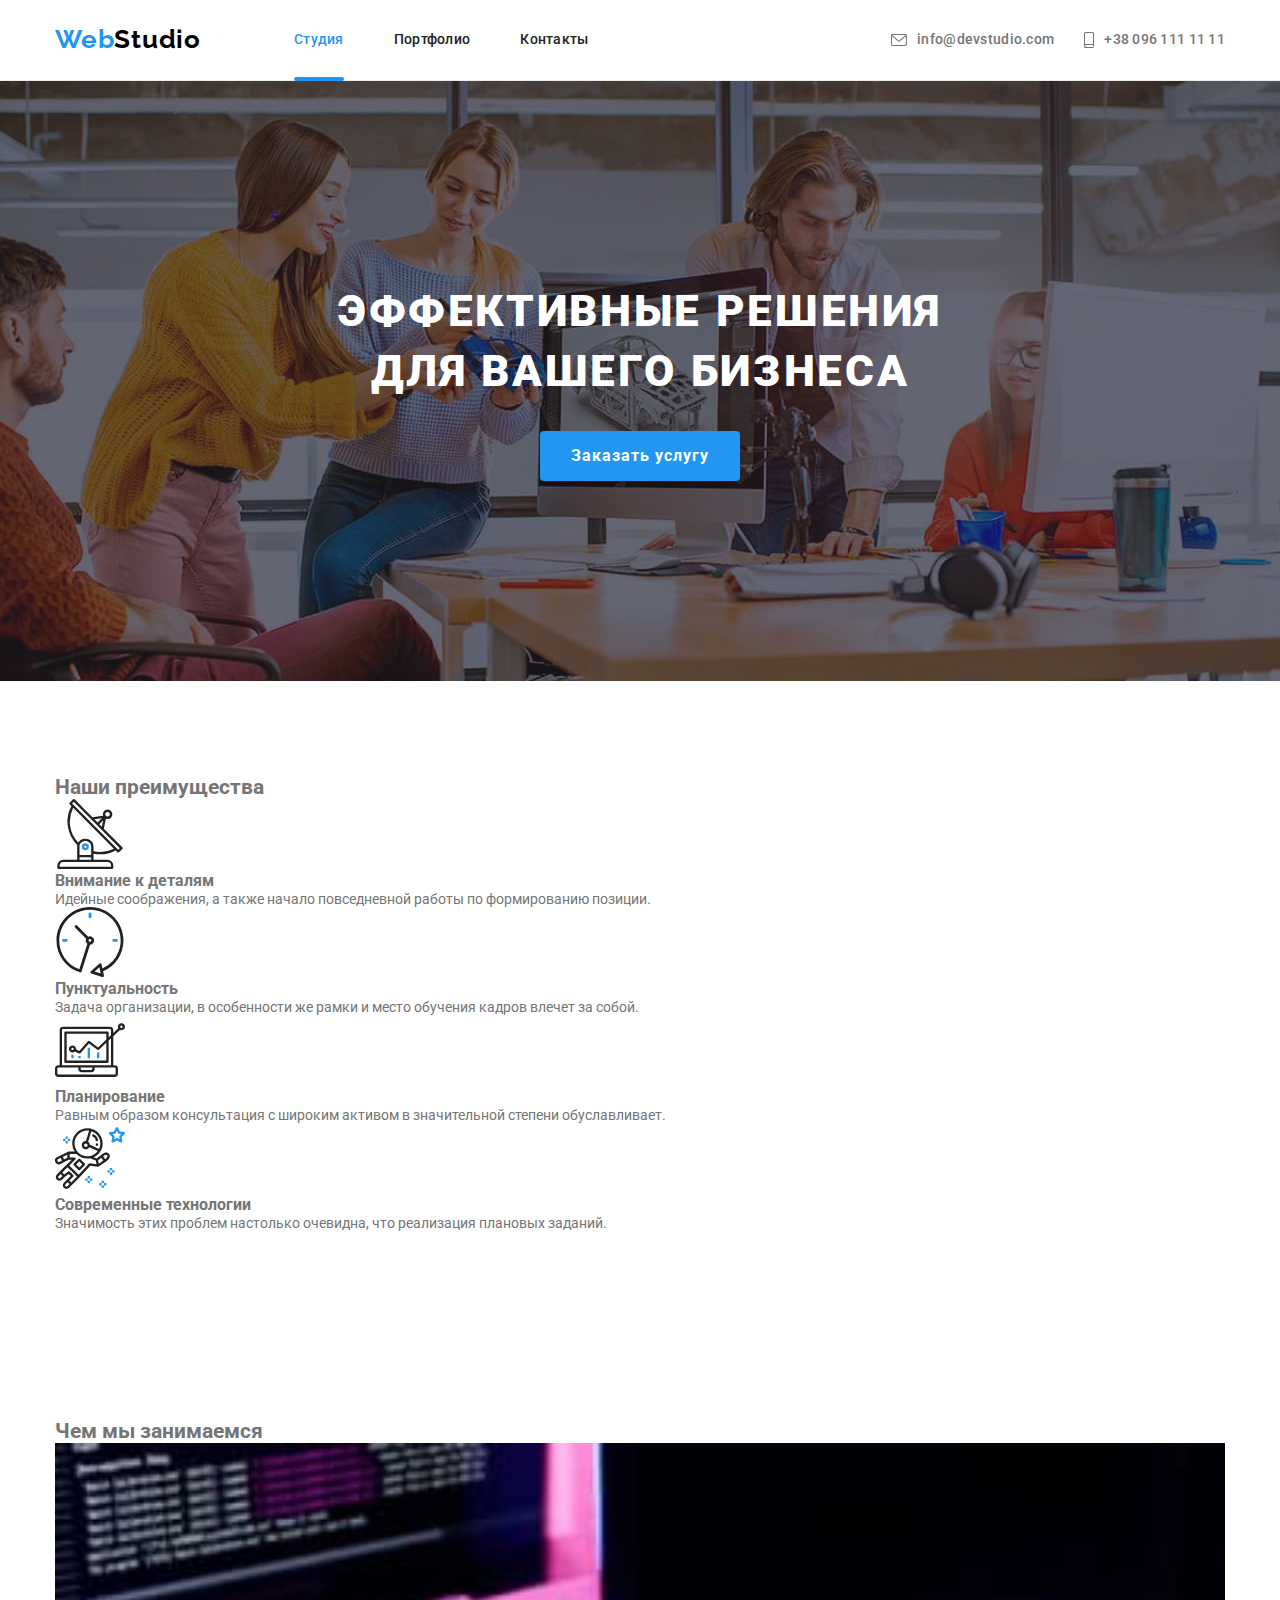
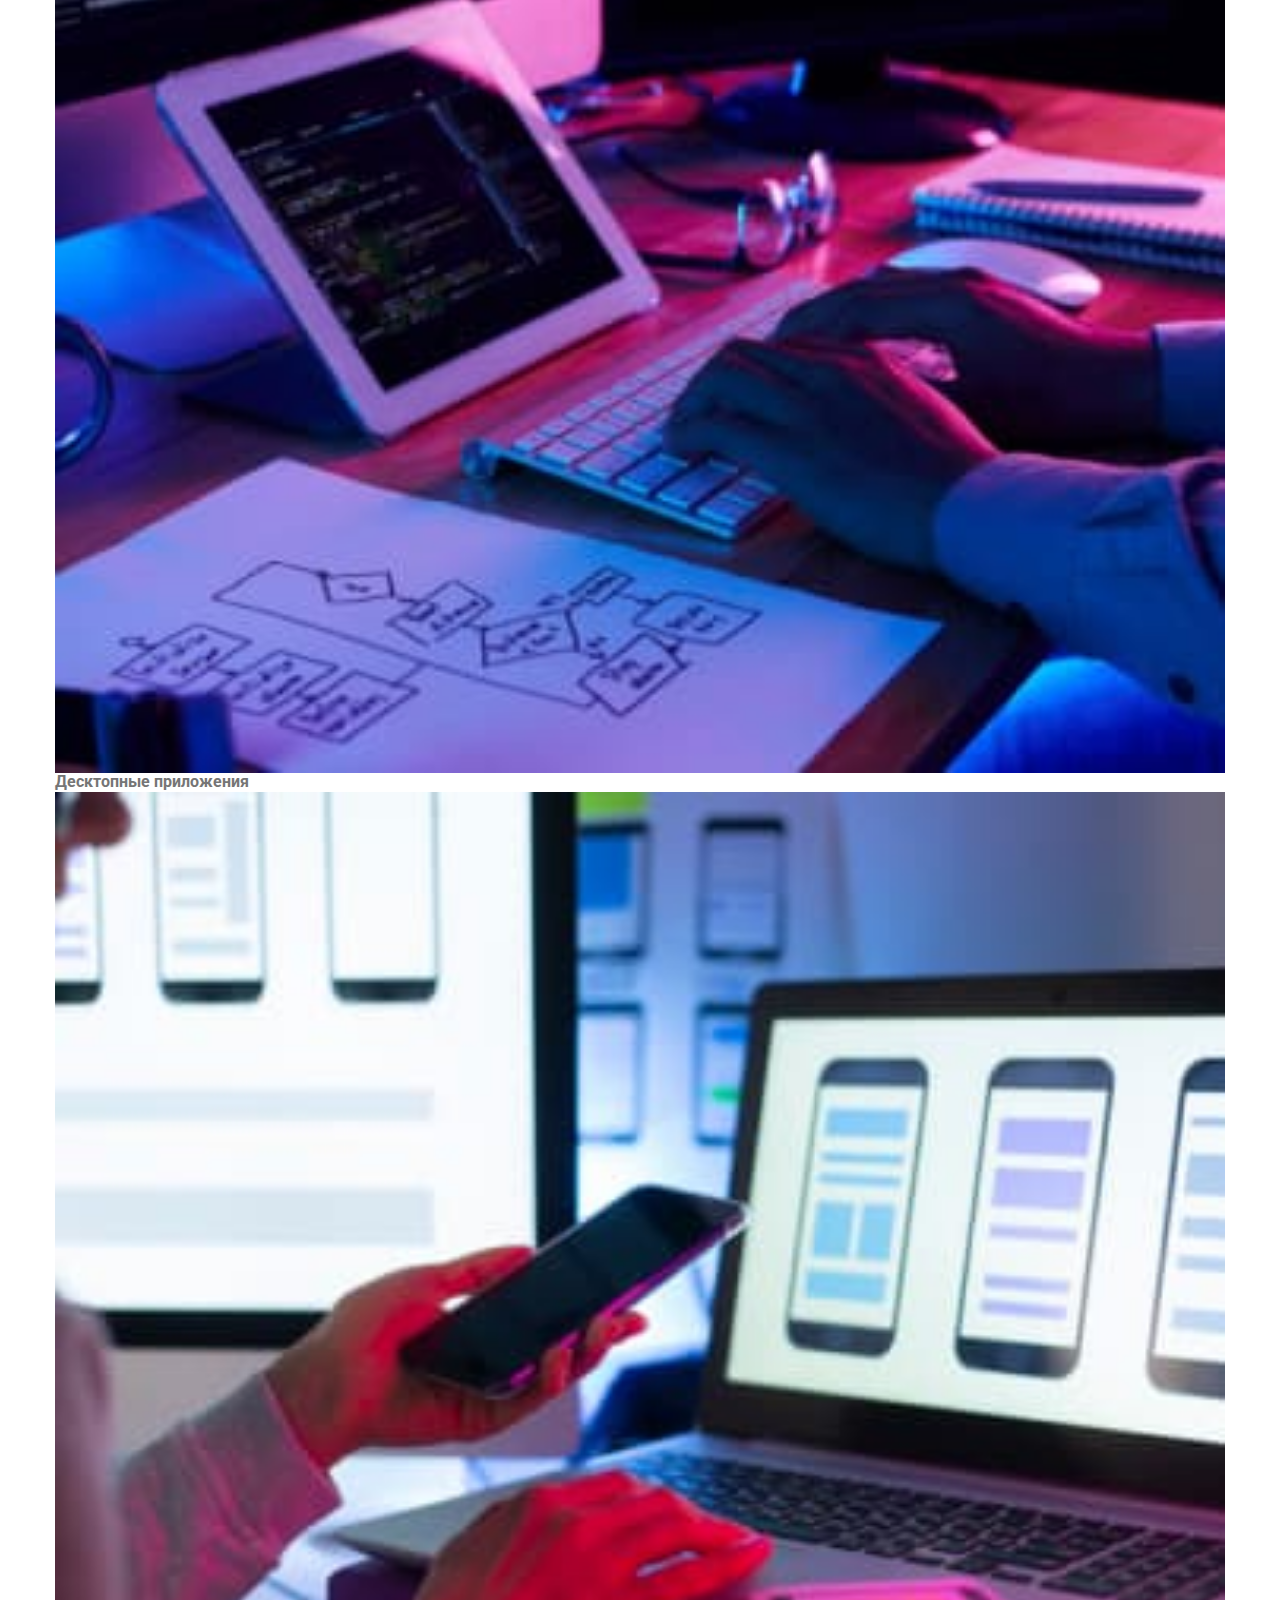
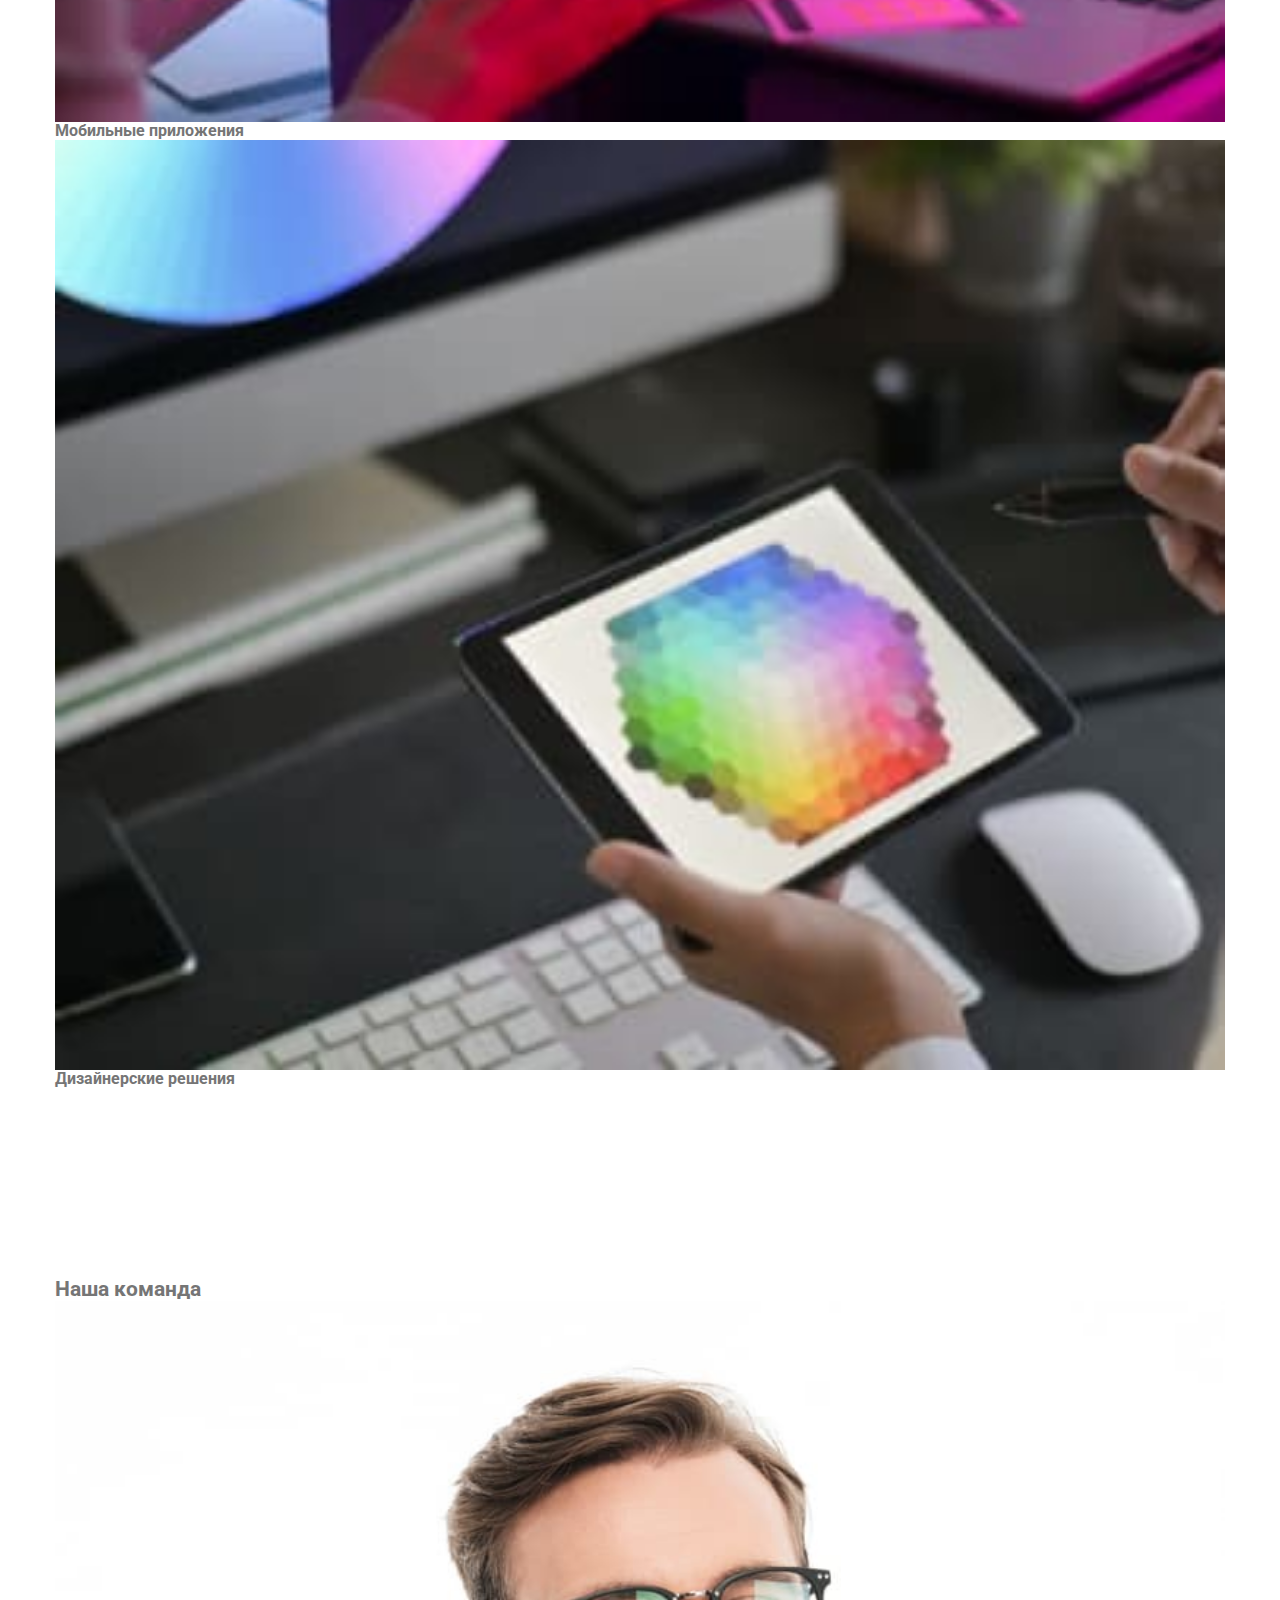
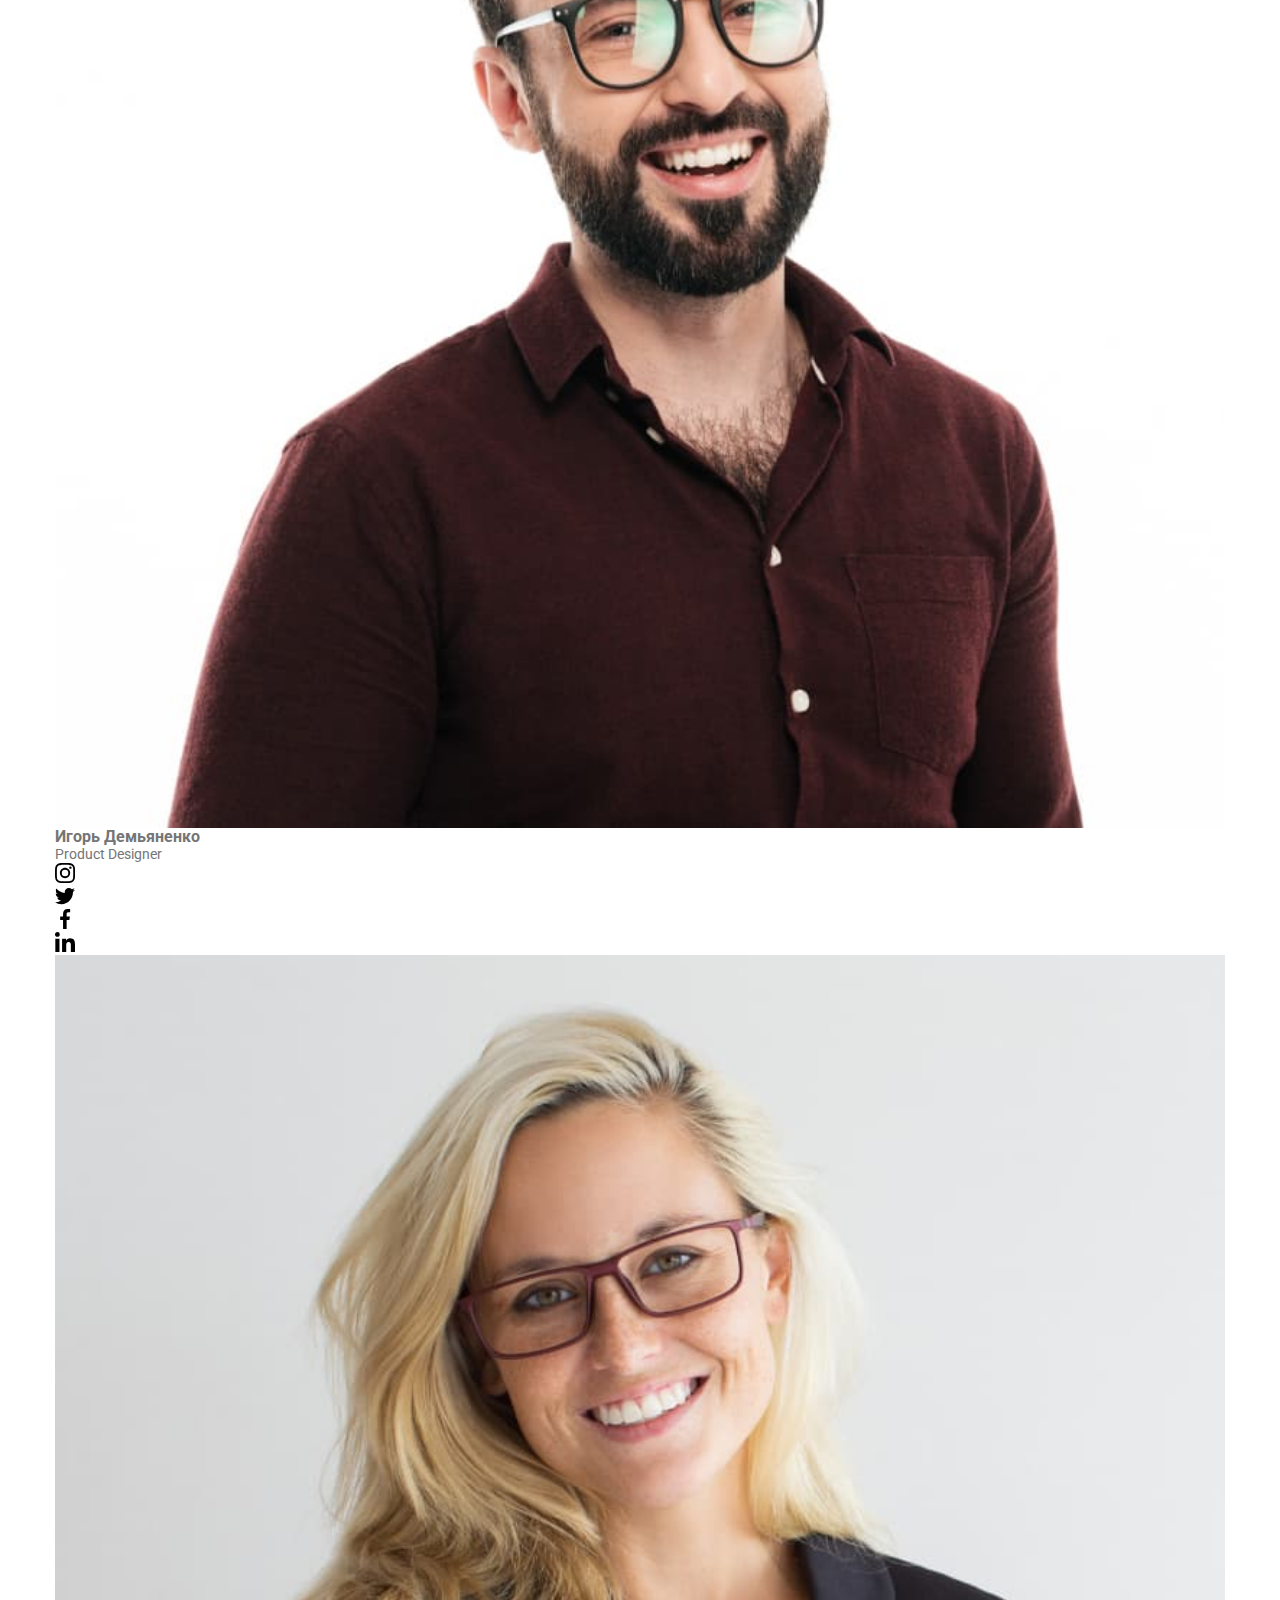
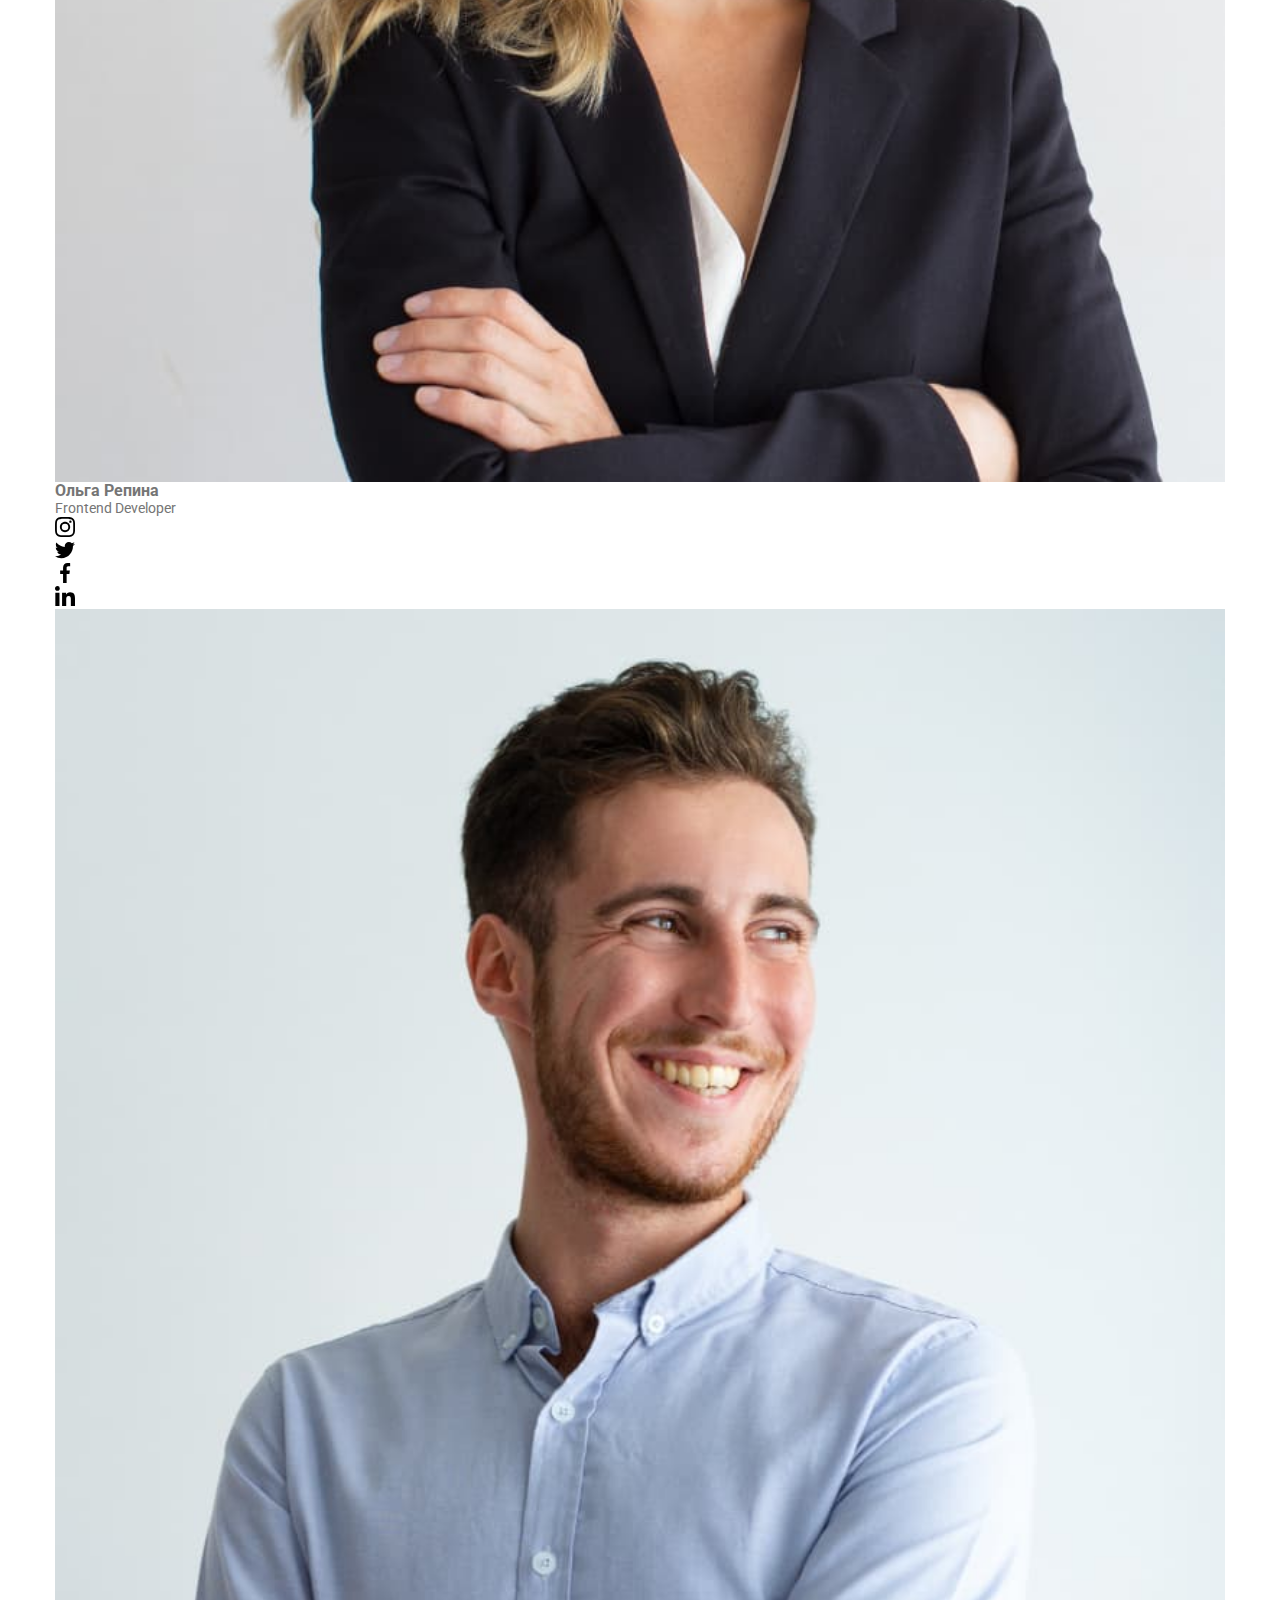
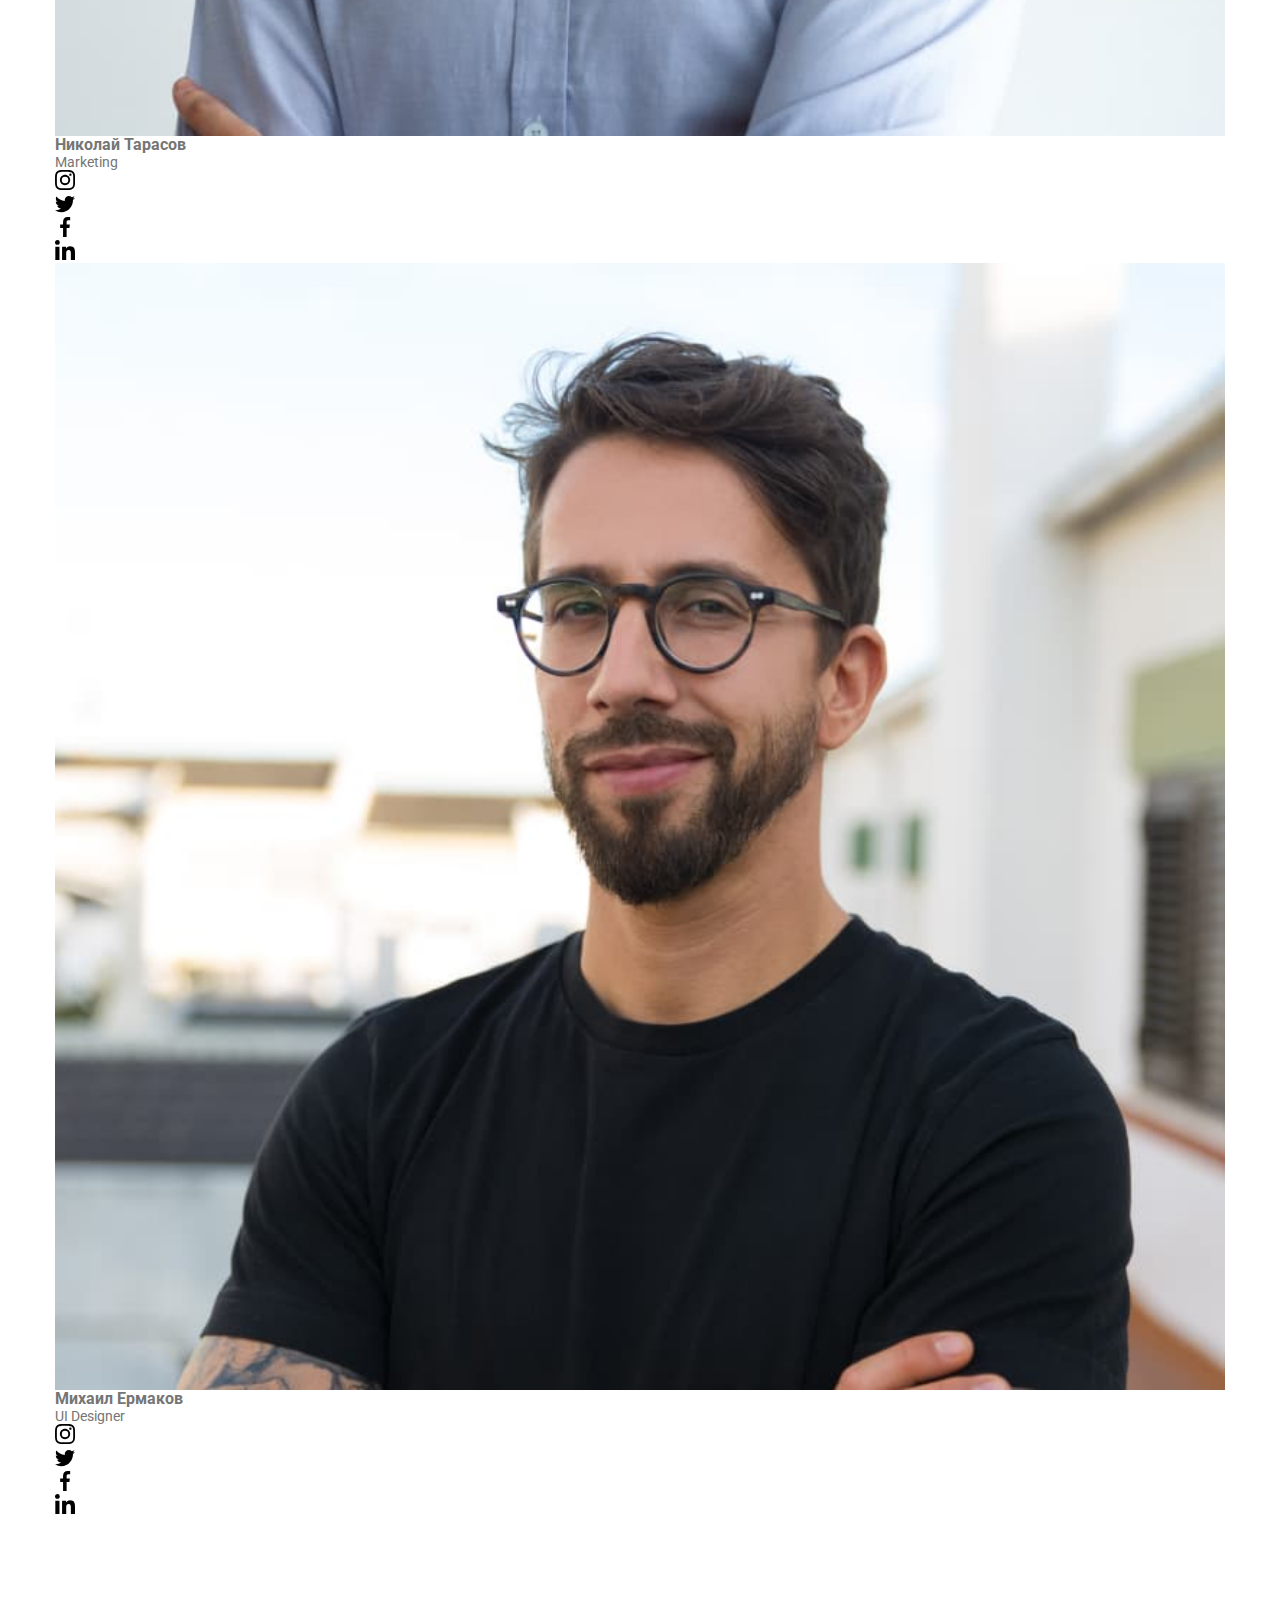
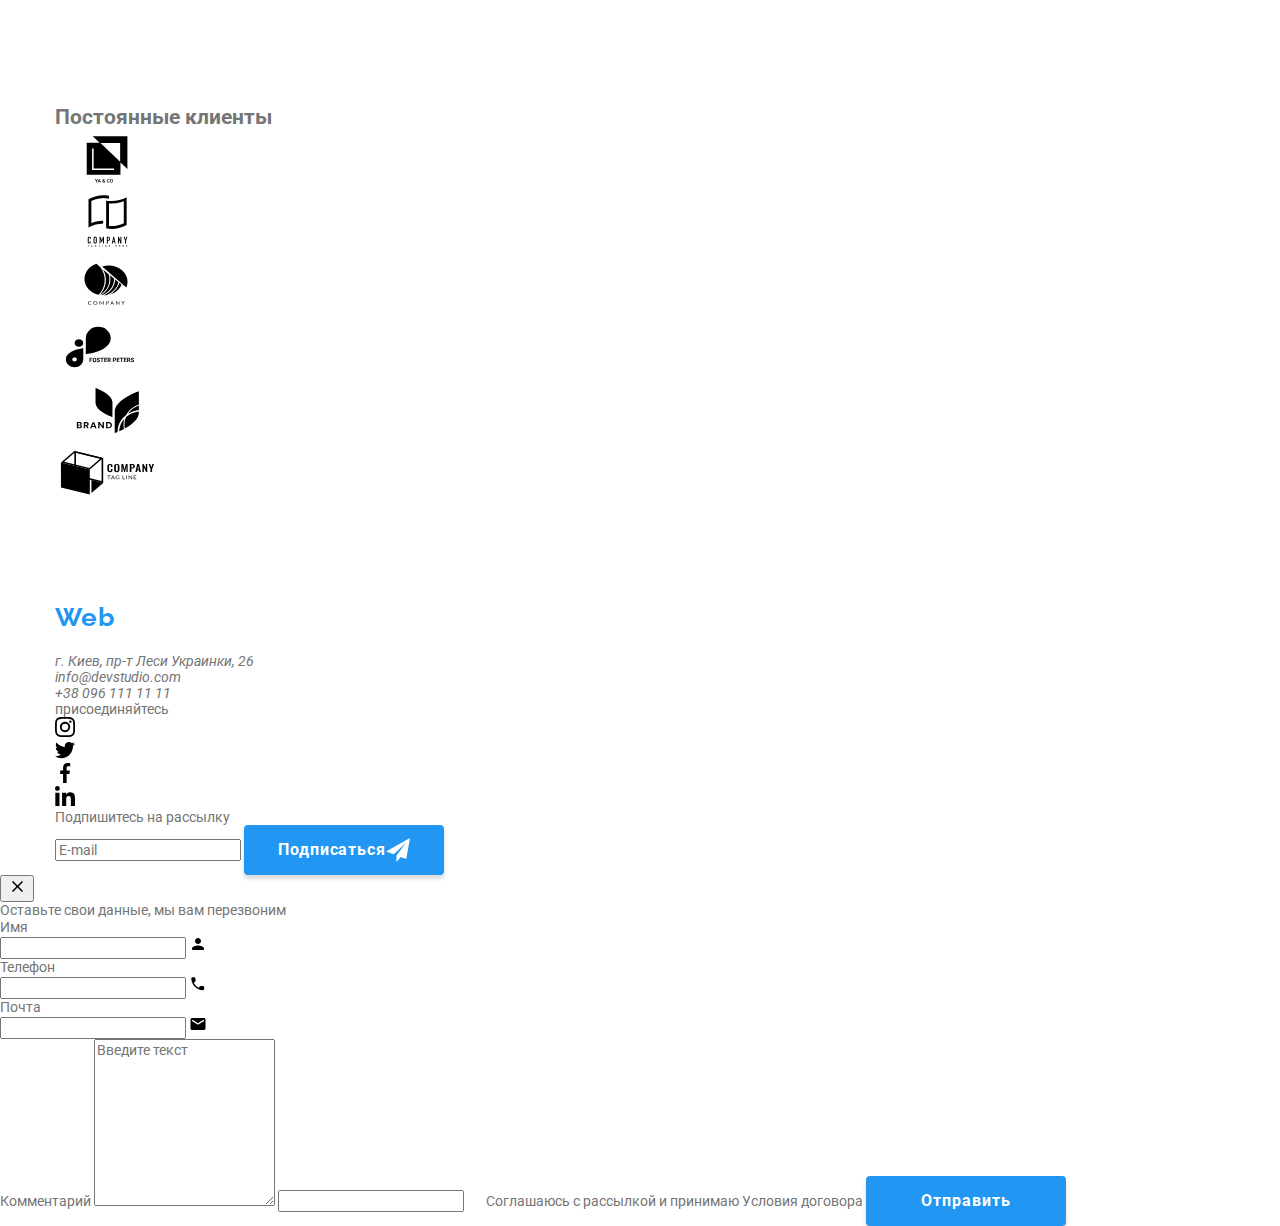
==== index.html @ f6fd6bc2 "add hero css" ====
<!DOCTYPE html>
<html lang="ru">
  <head>
    <meta charset="UTF-8" />
    <meta http-equiv="X-UA-Compatible" content="IE=edge" />
    <meta name="viewport" content="width=device-width, initial-scale=1.0" />
    <title>HW-01</title>
    <link rel="preconnect" href="https://fonts.googleapis.com" />
    <link rel="preconnect" href="https://fonts.gstatic.com" crossorigin />
    <link
      href="https://fonts.googleapis.com/css2?family=Raleway:wght@700&family=Roboto:wght@400;500;700;900&display=swap"
      rel="stylesheet"
    />
    <link
      rel="stylesheet"
      href="https://cdnjs.cloudflare.com/ajax/libs/modern-normalize/1.1.0/modern-normalize.min.css"
    />
    <link rel="stylesheet" href="./css/main.min.css" />
  </head>

  <body>
    <header class="header">
      <div class="container header__container">
        <nav class="navigation">
          <a class="logo header__logo" href="./index.html"
            >Web<span class="logo__item">Studio</span></a
          >
          <ul class="navigation__list">
            <li class="navigation__item">
              <a class="navigation__link navigation__link--current" href="./index.html">Студия</a>
            </li>
            <li class="navigation__item">
              <a class="navigation__link" href="./portfolio.html">Портфолио</a>
            </li>
            <li class="navigation__item"><a class="navigation__link" href="">Контакты</a></li>
          </ul>
        </nav>
        <ul class="contacts">
          <li class="contacts__item">
            <a class="contacts__link" href="mailto:info@devstudio.com">
              <svg class="contacts__icon" width="16" height="12">
                <use href="./images/icons.svg#icon-envelope"></use>
              </svg>
              info@devstudio.com
            </a>
          </li>
          <li class="contacts__item">
            <a class="contacts__link" href="tel:+380961111111">
              <svg class="contacts__icon" width="10" height="16">
                <use href="./images/icons.svg#icon-smartphone"></use>
              </svg>
              +38 096 111 11 11
            </a>
          </li>
        </ul>
      </div>
    </header>

    <main>
      <section class="hero section">
        <div class="container">
          <h1 class="hero__title">Эффективные решения для вашего бизнеса</h1>
          <button class="hero_btn btn" type="button" data-modal-open>Заказать услугу</button>
        </div>
      </section>

      <section class="benefits section">
        <div class="container">
          <h2 class="visualy-hidden">Наши преимущества</h2>
          <ul class="benefits__list">
            <li class="benefits__item">
              <div class="benefits__wrapper">
                <svg class="benefits__icon" width="70" height="70">
                  <use href="./images/icons.svg#icon-antenna"></use>
                </svg>
              </div>
              <h3 class="benefits__title">Внимание к деталям</h3>
              <p class="benefits__text">
                Идейные соображения, а также начало повседневной работы по формированию позиции.
              </p>
            </li>
            <li class="benefits__item">
              <div class="benefits__wrapper">
                <svg class="benefits__icon" width="70" height="70">
                  <use href="./images/icons.svg#icon-clock"></use>
                </svg>
              </div>
              <h3 class="benefits__title">Пунктуальность</h3>
              <p class="benefits__text">
                Задача организации, в особенности же рамки и место обучения кадров влечет за собой.
              </p>
            </li>
            <li class="benefits__item">
              <div class="benefits__wrapper">
                <svg class="benefits__icon" width="70" height="70">
                  <use href="./images/icons.svg#icon-diagram"></use>
                </svg>
              </div>
              <h3 class="benefits__title">Планирование</h3>
              <p class="benefits__text">
                Равным образом консультация с широким активом в значительной степени обуславливает.
              </p>
            </li>
            <li class="benefits__item">
              <div class="benefits__wrapper">
                <svg class="benefits__icon" width="70" height="70">
                  <use href="./images/icons.svg#icon-astronaut"></use>
                </svg>
              </div>
              <h3 class="benefits__title">Современные технологии</h3>
              <p class="benefits__text">
                Значимость этих проблем настолько очевидна, что реализация плановых заданий.
              </p>
            </li>
          </ul>
        </div>
      </section>

      <section class="services section">
        <div class="container">
          <h2 class="services__title">Чем мы занимаемся</h2>
          <ul class="services__list">
            <li class="services__item">
              <img
                class="services__img"
                src="./images/box1.jpg"
                alt="Разработка приложений"
                width="370"
                height="294"
              />
              <h3 class="services__subtitle">Десктопные приложения</h3>
            </li>
            <li class="services__item">
              <img
                class="services__img"
                src="./images/box2.jpg"
                alt="Разработка мобильных приложений"
                width="370"
                height="294"
              />
              <h3 class="services__subtitle">Мобильные приложения</h3>
            </li>
            <li class="services__item">
              <img
                class="services__img"
                src="./images/box3.jpg"
                alt="Дизайн"
                width="370"
                height="294"
              />
              <h3 class="services__subtitle">Дизайнерские решения</h3>
            </li>
          </ul>
        </div>
      </section>

      <section class="team section">
        <div class="container">
          <h2 class="team__title">Наша команда</h2>
          <ul class="team__list">
            <li class="member">
              <img
                class="member__photo"
                src="./images/photo1.jpg"
                alt="Фотография сотрудника"
                width="270"
                height="260"
              />
              <div class="member__meta">
                <h3 class="member__name">Игорь Демьяненко</h3>
                <p class="member__position" lang="en">Product Designer</p>
                <ul class="socials">
                  <li class="socials__item">
                    <a class="socials__link" href="" aria-label="instagram">
                      <svg class="socials__icon" width="20" height="20">
                        <use href="./images/icons.svg#icon-instagram"></use>
                      </svg>
                    </a>
                  </li>
                  <li class="socials__item">
                    <a class="socials__link" href="" aria-label="twitter">
                      <svg class="socials__icon" width="20" height="20">
                        <use href="./images/icons.svg#icon-twitter"></use>
                      </svg>
                    </a>
                  </li>
                  <li class="socials__item">
                    <a class="socials__link" href="" aria-label="facebook">
                      <svg class="socials__icon" width="20" height="20">
                        <use href="./images/icons.svg#icon-facebook"></use>
                      </svg>
                    </a>
                  </li>
                  <li class="socials__item">
                    <a class="socials__link" href="" aria-label="linkedin">
                      <svg class="socials__icon" width="20" height="20">
                        <use href="./images/icons.svg#icon-linkedin"></use>
                      </svg>
                    </a>
                  </li>
                </ul>
              </div>
            </li>
            <li class="member">
              <img
                class="member__photo"
                src="./images/photo2.jpg"
                alt="Фотография сотрудника"
                width="270"
                height="260"
              />
              <div class="member__meta">
                <h3 class="member__name">Ольга Репина</h3>
                <p class="member__position" lang="en">Frontend Developer</p>
                <ul class="socials">
                  <li class="socials__item">
                    <a class="socials__link" href="" aria-label="instagram">
                      <svg class="socials__icon" width="20" height="20">
                        <use href="./images/icons.svg#icon-instagram"></use>
                      </svg>
                    </a>
                  </li>
                  <li class="socials__item">
                    <a class="socials__link" href="" aria-label="twitter">
                      <svg class="socials__icon" width="20" height="20">
                        <use href="./images/icons.svg#icon-twitter"></use>
                      </svg>
                    </a>
                  </li>
                  <li class="socials__item">
                    <a class="socials__link" href="" aria-label="facebook">
                      <svg class="socials__icon" width="20" height="20">
                        <use href="./images/icons.svg#icon-facebook"></use>
                      </svg>
                    </a>
                  </li>
                  <li class="socials__item">
                    <a class="socials__link" href="" aria-label="linkedin">
                      <svg class="socials__icon" width="20" height="20">
                        <use href="./images/icons.svg#icon-linkedin"></use>
                      </svg>
                    </a>
                  </li>
                </ul>
              </div>
            </li>
            <li class="member">
              <img
                class="member__img"
                src="./images/photo3.jpg"
                alt="Фотография сотрудника"
                width="270"
                height="260"
              />
              <div class="member__meta">
                <h3 class="member__name">Николай Тарасов</h3>
                <p class="member__position" lang="en">Marketing</p>
                <ul class="socials">
                  <li class="socials__item">
                    <a class="socials__link" href="" aria-label="instagram">
                      <svg class="socials__icon" width="20" height="20">
                        <use href="./images/icons.svg#icon-instagram"></use>
                      </svg>
                    </a>
                  </li>
                  <li class="socials__item">
                    <a class="socials__link" href="" aria-label="twitter">
                      <svg class="socials__icon" width="20" height="20">
                        <use href="./images/icons.svg#icon-twitter"></use>
                      </svg>
                    </a>
                  </li>
                  <li class="socials__item">
                    <a class="socials__link" href="" aria-label="facebook">
                      <svg class="socials__icon" width="20" height="20">
                        <use href="./images/icons.svg#icon-facebook"></use>
                      </svg>
                    </a>
                  </li>
                  <li class="socials__item">
                    <a class="socials__link" href="" aria-label="linkedin">
                      <svg class="socials__icon" width="20" height="20">
                        <use href="./images/icons.svg#icon-linkedin"></use>
                      </svg>
                    </a>
                  </li>
                </ul>
              </div>
            </li>
            <li class="member">
              <img
                class="member__photo"
                src="./images/photo4.jpg"
                alt="Фотография сотрудника"
                width="270"
                height="260"
              />
              <div class="member__meta">
                <h3 class="member__name">Михаил Ермаков</h3>
                <p class="member__position" lang="en">UI Designer</p>
                <ul class="socials">
                  <li class="socials__item">
                    <a class="socials__link" href="" aria-label="instagram">
                      <svg class="socials__icon" width="20" height="20">
                        <use href="./images/icons.svg#icon-instagram"></use>
                      </svg>
                    </a>
                  </li>
                  <li class="socials__item">
                    <a class="socials__link" href="" aria-label="twitter">
                      <svg class="socials__icon" width="20" height="20">
                        <use href="./images/icons.svg#icon-twitter"></use>
                      </svg>
                    </a>
                  </li>
                  <li class="socials__item">
                    <a class="socials__link" href="" aria-label="facebook">
                      <svg class="socials__icon" width="20" height="20">
                        <use href="./images/icons.svg#icon-facebook"></use>
                      </svg>
                    </a>
                  </li>
                  <li class="socials__item">
                    <a class="socials__link" href="" aria-label="linkedin">
                      <svg class="socials__icon" width="20" height="20">
                        <use href="./images/icons.svg#icon-linkedin"></use>
                      </svg>
                    </a>
                  </li>
                </ul>
              </div>
            </li>
          </ul>
        </div>
      </section>

      <section class="clients section">
        <div class="container">
          <h2 class="clients__title">Постоянные клиенты</h2>
          <ul class="clients__list">
            <li class="clients__item">
              <a class="clients__link" href="">
                <svg class="clients__icon" width="106" height="60">
                  <use href="./images/icons.svg#icon-client1"></use>
                </svg>
              </a>
            </li>
            <li class="clients__item">
              <a class="clients__link" href="">
                <svg class="clients__icon" width="106" height="60">
                  <use href="./images/icons.svg#icon-client2"></use>
                </svg>
              </a>
            </li>
            <li class="clients__item">
              <a class="clients__link" href="">
                <svg class="clients__icon" width="106" height="60">
                  <use href="./images/icons.svg#icon-client3"></use>
                </svg>
              </a>
            </li>
            <li class="clients__item">
              <a class="clients__link" href="">
                <svg class="clients__icon" width="106" height="60">
                  <use href="./images/icons.svg#icon-client4"></use>
                </svg>
              </a>
            </li>
            <li class="clients__item">
              <a class="clients__link" href="">
                <svg class="clients__icon" width="106" height="60">
                  <use href="./images/icons.svg#icon-client5"></use>
                </svg>
              </a>
            </li>
            <li class="clients__item">
              <a class="clients__link" href="">
                <svg class="clients__icon" width="106" height="60">
                  <use href="./images/icons.svg#icon-client6"></use>
                </svg>
              </a>
            </li>
          </ul>
        </div>
      </section>
    </main>

    <footer class="footer">
      <div class="container">
        <div class="footer__wrapper">
          <a class="logo footer__logo" href="./index.html">
            Web<span class="logo__item">Studio</span>
          </a>
          <address>
            <ul class="contacts-info">
              <li class="contacts-info__item">
                <a
                  class="contacts-info__map"
                  href="https://goo.gl/maps/piqngm7oDQpEDh6u6"
                  target="_blank"
                  rel="noopener nofollow noreferrer"
                  >г. Киев, пр-т Леси Украинки, 26</a
                >
              </li>
              <li class="contacts-info__item">
                <a class="contacts-info__link" href="mailto:info@devstudio.com"
                  >info@devstudio.com</a
                >
              </li>
              <li class="contacts-info__item">
                <a class="contacts-info__link" href="tel:+380961111111">+38 096 111 11 11</a>
              </li>
            </ul>
          </address>
        </div>
        <div class="socnetworks">
          <p class="socnetworks__label">присоединяйтесь</p>
          <ul class="socials">
            <li class="socials__item">
              <a class="socials__link" href="" aria-label="instagram">
                <svg class="socials__icon" width="20" height="20">
                  <use href="./images/icons.svg#icon-instagram"></use>
                </svg>
              </a>
            </li>
            <li class="socials__item">
              <a class="socials__link" href="" aria-label="twitter">
                <svg class="socials__icon" width="20" height="20">
                  <use href="./images/icons.svg#icon-twitter"></use>
                </svg>
              </a>
            </li>
            <li class="socials__item">
              <a class="socials__link" href="" aria-label="facebook">
                <svg class="socials__icon" width="20" height="20">
                  <use href="./images/icons.svg#icon-facebook"></use>
                </svg>
              </a>
            </li>
            <li class="socials__item">
              <a class="socials__link" href="" aria-label="linkedin">
                <svg class="socials__icon" width="20" height="20">
                  <use href="./images/icons.svg#icon-linkedin"></use>
                </svg>
              </a>
            </li>
          </ul>
        </div>
        <div class="subscription">
          <p class="subscription__lable">Подпишитесь на рассылку</p>
          <div class="subscription__form">
            <input class="subscription__input" type="email" name="mail" placeholder="E-mail" />
            <button class="subscription__btn btn" type="submit">
              Подписаться
              <svg class="btn__icon" width="24" height="24">
                <use href="./images/icons.svg#icon-send"></use>
              </svg>
            </button>
          </div>
        </div>
      </div>
    </footer>

    <div class="backdrop is-hidden" data-modal>
      <div class="modal">
        <button class="close-btn" type="button" data-modal-close>
          <svg class="close-btn__icon" width="18" height="18">
            <use href="./images/icons.svg#icon-close"></use>
          </svg>
        </button>
        <p class="modal__text">Оставьте свои данные, мы вам перезвоним</p>
        <form name="form">
          <label class="form__label" for="name"> Имя </label>
          <div class="form__field">
            <input class="form__input" type="text" name="name" id="name" />
            <svg class="form__icon" width="18" height="18">
              <use href="./images/icons.svg#icon-person"></use>
            </svg>
          </div>
          <label class="form__label" for="tel"> Телефон </label>
          <div class="form__field">
            <input class="form__input" type="tel" name="telephone" id="tel" />
            <svg class="form__icon" width="18" height="18">
              <use href="./images/icons.svg#icon-phone"></use>
            </svg>
          </div>
          <label class="form__label" for="email"> Почта </label>
          <div class="form__field">
            <input class="form__input" type="email" name="mail" id="email" />
            <svg class="form__icon" width="18" height="18">
              <use href="./images/icons.svg#icon-email"></use>
            </svg>
          </div>
          <label class="form__label" for="comment"> Комментарий </label>
          <textarea
            class="form__comment"
            name="comment"
            id="comment"
            rows="10"
            placeholder="Введите текст"
          ></textarea>
          <label class="agreement">
            <input type="agreement__checkbox" />
            <svg class="agreement__icon" width="16" height="15">
              <use href="./images/icons.svg#icon-check"></use>
            </svg>
            <span class="agreement__text">
              Соглашаюсь с рассылкой и принимаю
              <a class="agreement__link" href="">Условия договора</a>
            </span>
          </label>
          <button class="submit-btn btn" type="submit">Отправить</button>
        </form>
      </div>
    </div>

    <script src="./js/modal.js"></script>
  </body>
</html>
---- css/main.min.css ----
.contacts__link,.navigation__link{padding-top:32px;padding-bottom:32px;font-weight:500;line-height:1.14;letter-spacing:.02em;transition:color 250ms cubic-bezier(0.4, 0, 0.2, 1)}.contacts__link:hover,.navigation__link:hover,.contacts__link:focus,.navigation__link:focus{color:#2196f3}.contacts__icon{display:block;align-self:center;fill:currentColor}html{box-sizing:border-box}*{box-sizing:inherit}*::after,*::before{box-sizing:inherit}h1,h2,h3,h4,p{margin-top:0;margin-bottom:0}ul,ol{margin-top:0;margin-bottom:0;padding-left:0;list-style:none}body{font-family:"Roboto",sans-serif;color:#757575;font-size:14px}img{display:block;width:100%;height:auto}a{text-decoration:none;color:inherit}.container{margin-left:auto;margin-right:auto;width:1200px;padding-left:15px;padding-right:15px}.section{padding-top:94px;padding-bottom:94px}.logo{color:#2196f3;font-family:"Raleway",sans-serif;font-weight:700;font-size:26px;line-height:1.1923076923;letter-spacing:.03em}.header__logo{margin-right:93px}.footer__logo{display:inline-block;margin-bottom:20px}.header .logo__item{color:#000}.footer .logo__item{color:#fff}.btn{display:inline-flex;align-items:center;justify-content:center;padding:10px;min-width:200px;background-color:#2196f3;color:#fff;font-family:"Roboto";font-weight:700;font-size:16px;line-height:1.875;letter-spacing:.06em;cursor:pointer;border:none;border-radius:4px;box-shadow:0px 4px 4px rgba(0,0,0,.15)}.header{background-color:#fff;border-bottom:1px solid #ececec}.navigation,.header__container{display:flex;align-items:center;justify-content:center}.contacts{display:flex;align-items:center;justify-content:center;gap:30px;margin-left:auto}.navigation__list{display:flex;align-items:center;justify-content:center;gap:50px}.navigation__link{display:block;color:#212121}.contacts__link{display:flex}.contacts__icon{margin-right:10px}.navigation__link--current{position:relative;color:#2196f3}.navigation__link--current::after{content:"";position:absolute;left:0;bottom:-1px;width:100%;height:4px;background-color:#2196f3;border-radius:2px}.hero{padding-top:200px;padding-bottom:200px;min-height:600px;max-width:1600px;margin-left:auto;margin-right:auto;background-color:#c4c4c4;background-image:linear-gradient(to right, rgba(47, 48, 58, 0.4), rgba(47, 48, 58, 0.4)),url("../images/banner.jpg");background-position:center;background-repeat:no-repeat;background-size:cover;text-align:center}.hero__title{margin-bottom:30px;margin-left:auto;margin-right:auto;max-width:696px;color:#fff;font-weight:900;font-size:44px;line-height:1.3636363636;letter-spacing:.06em;text-transform:uppercase}/*# sourceMappingURL=main.min.css.map */
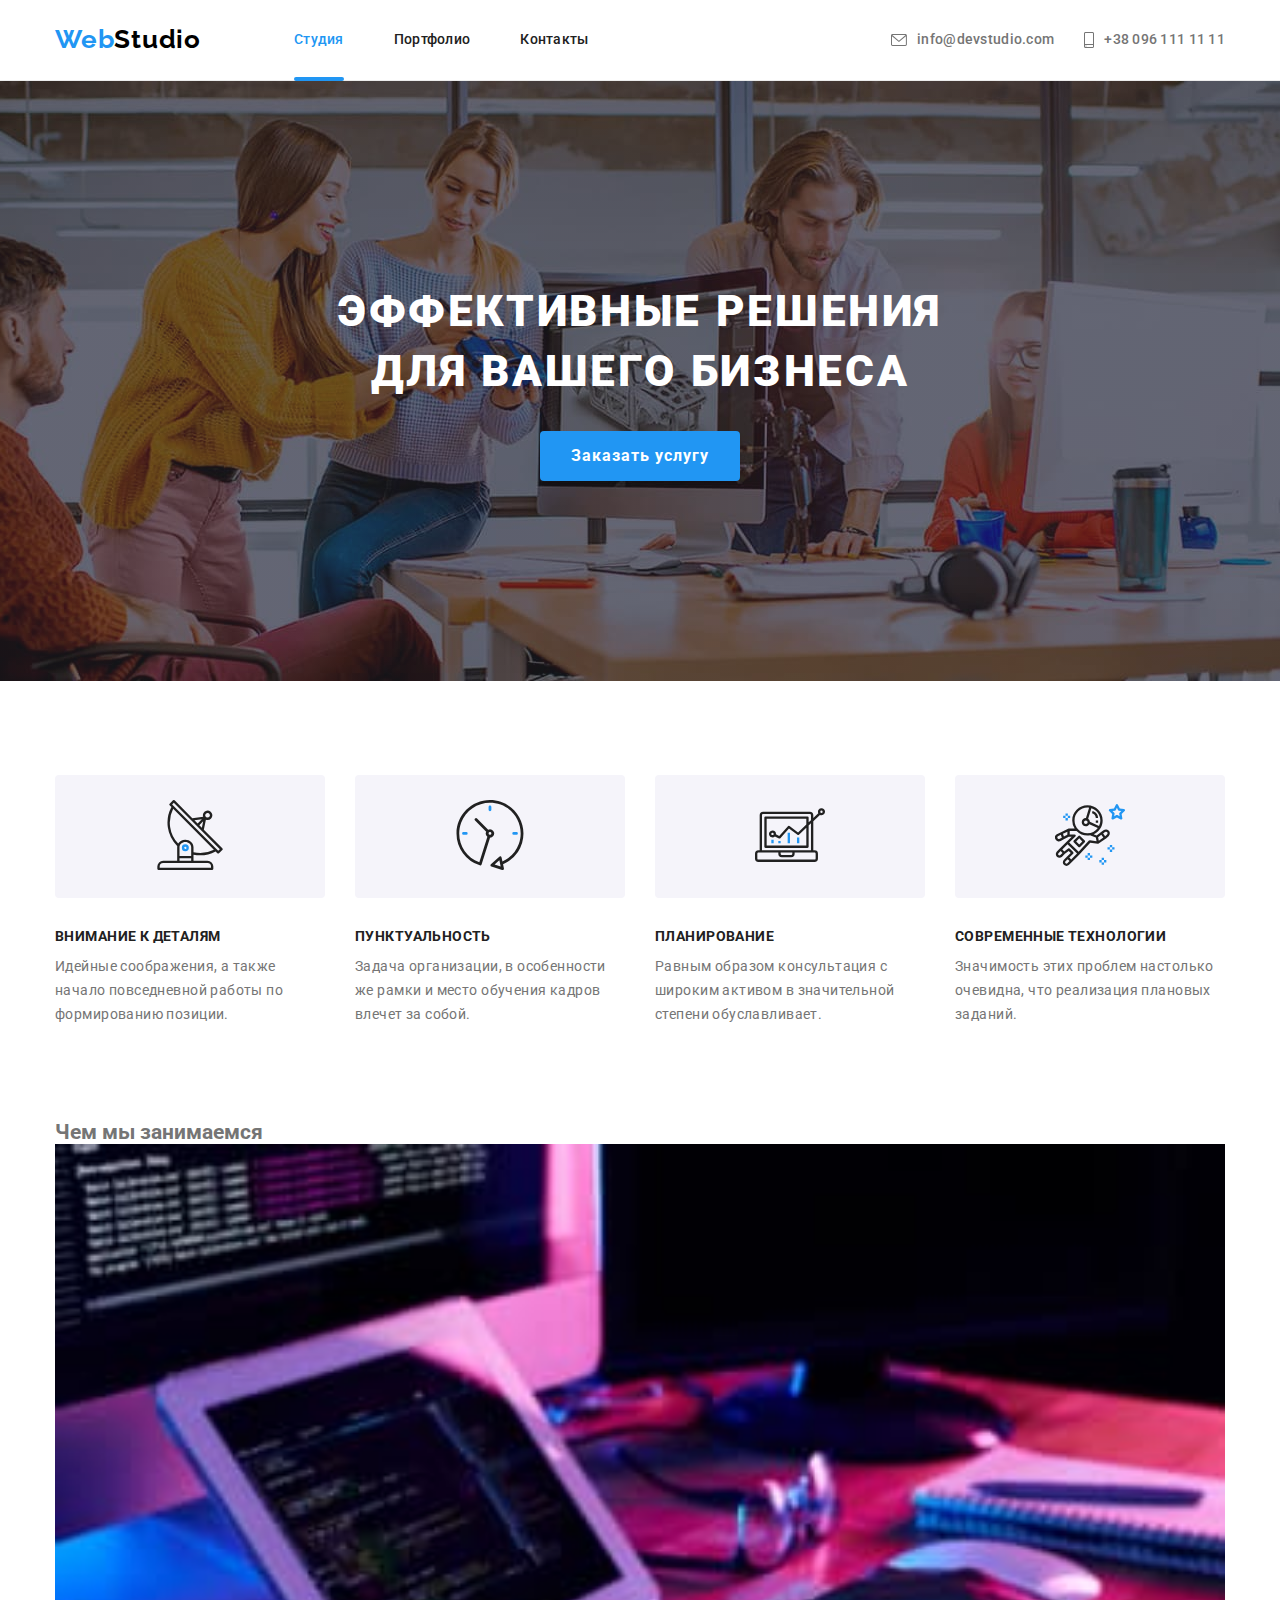
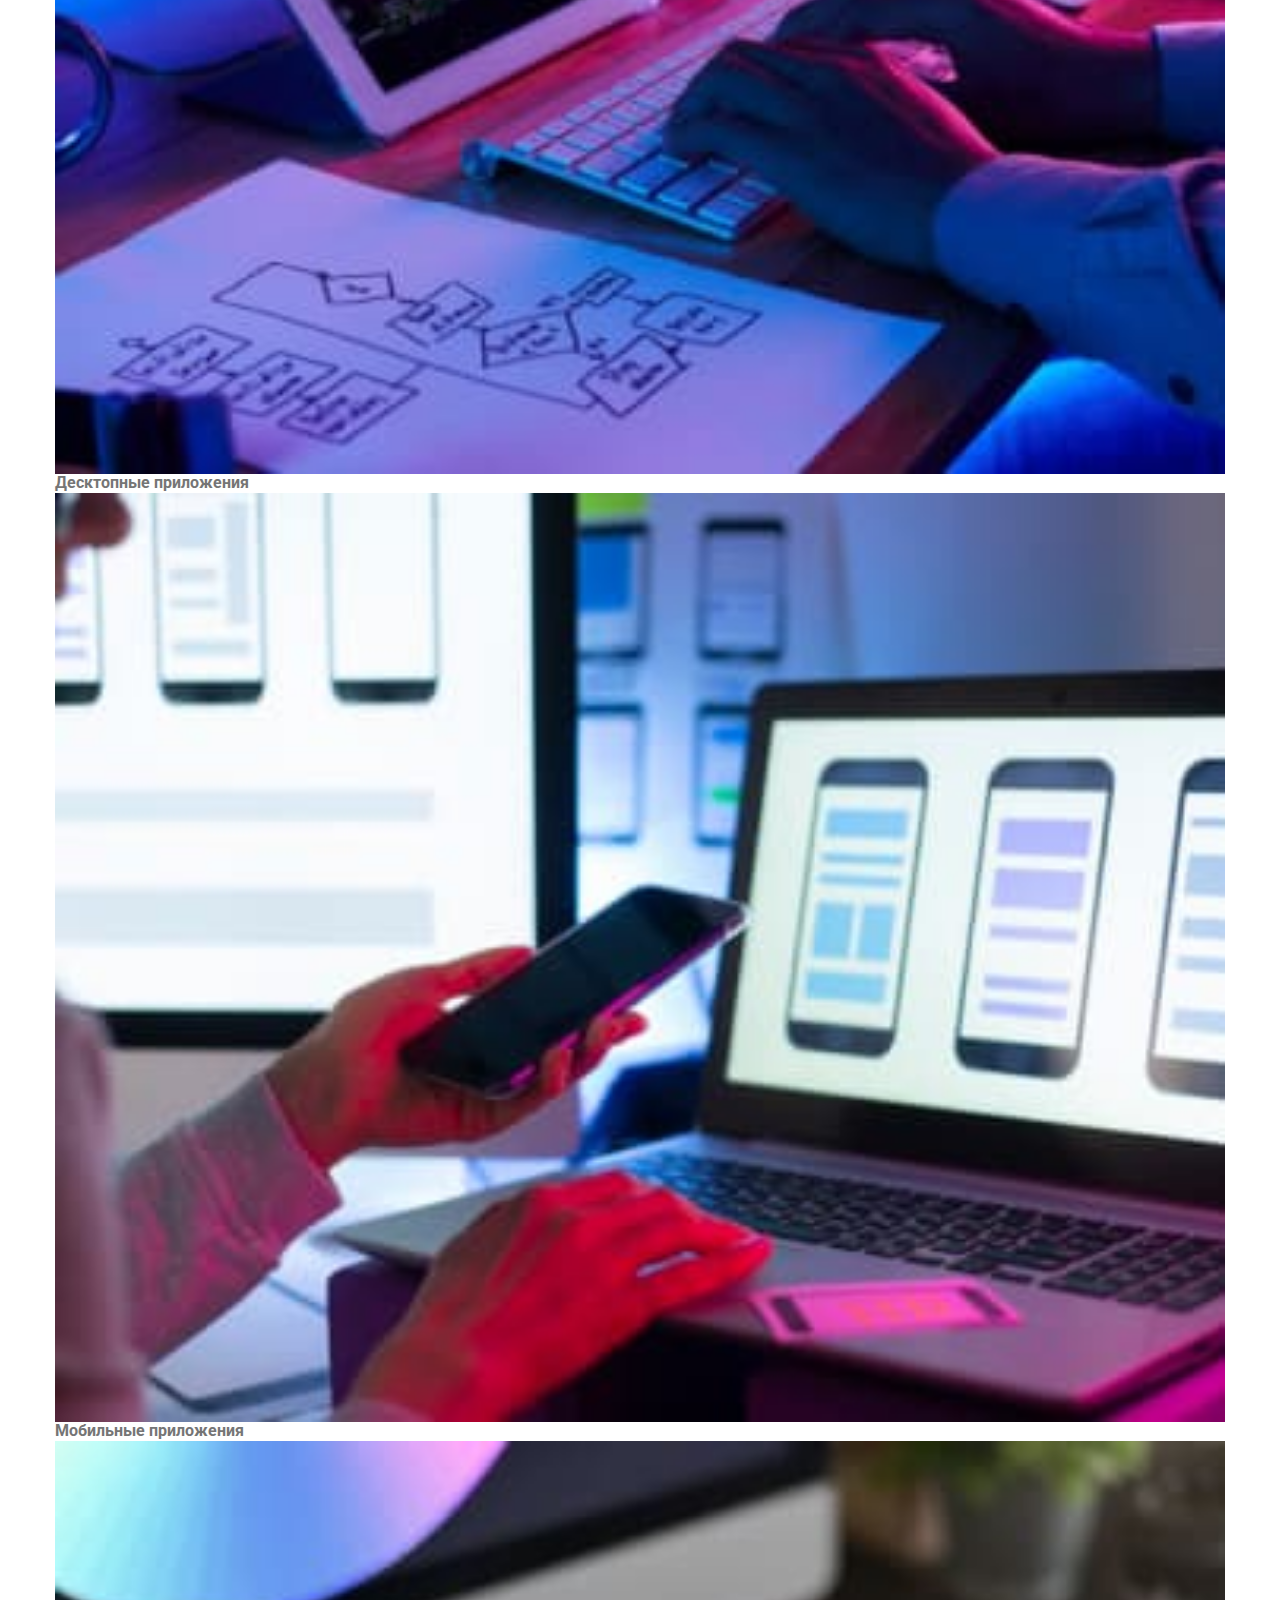
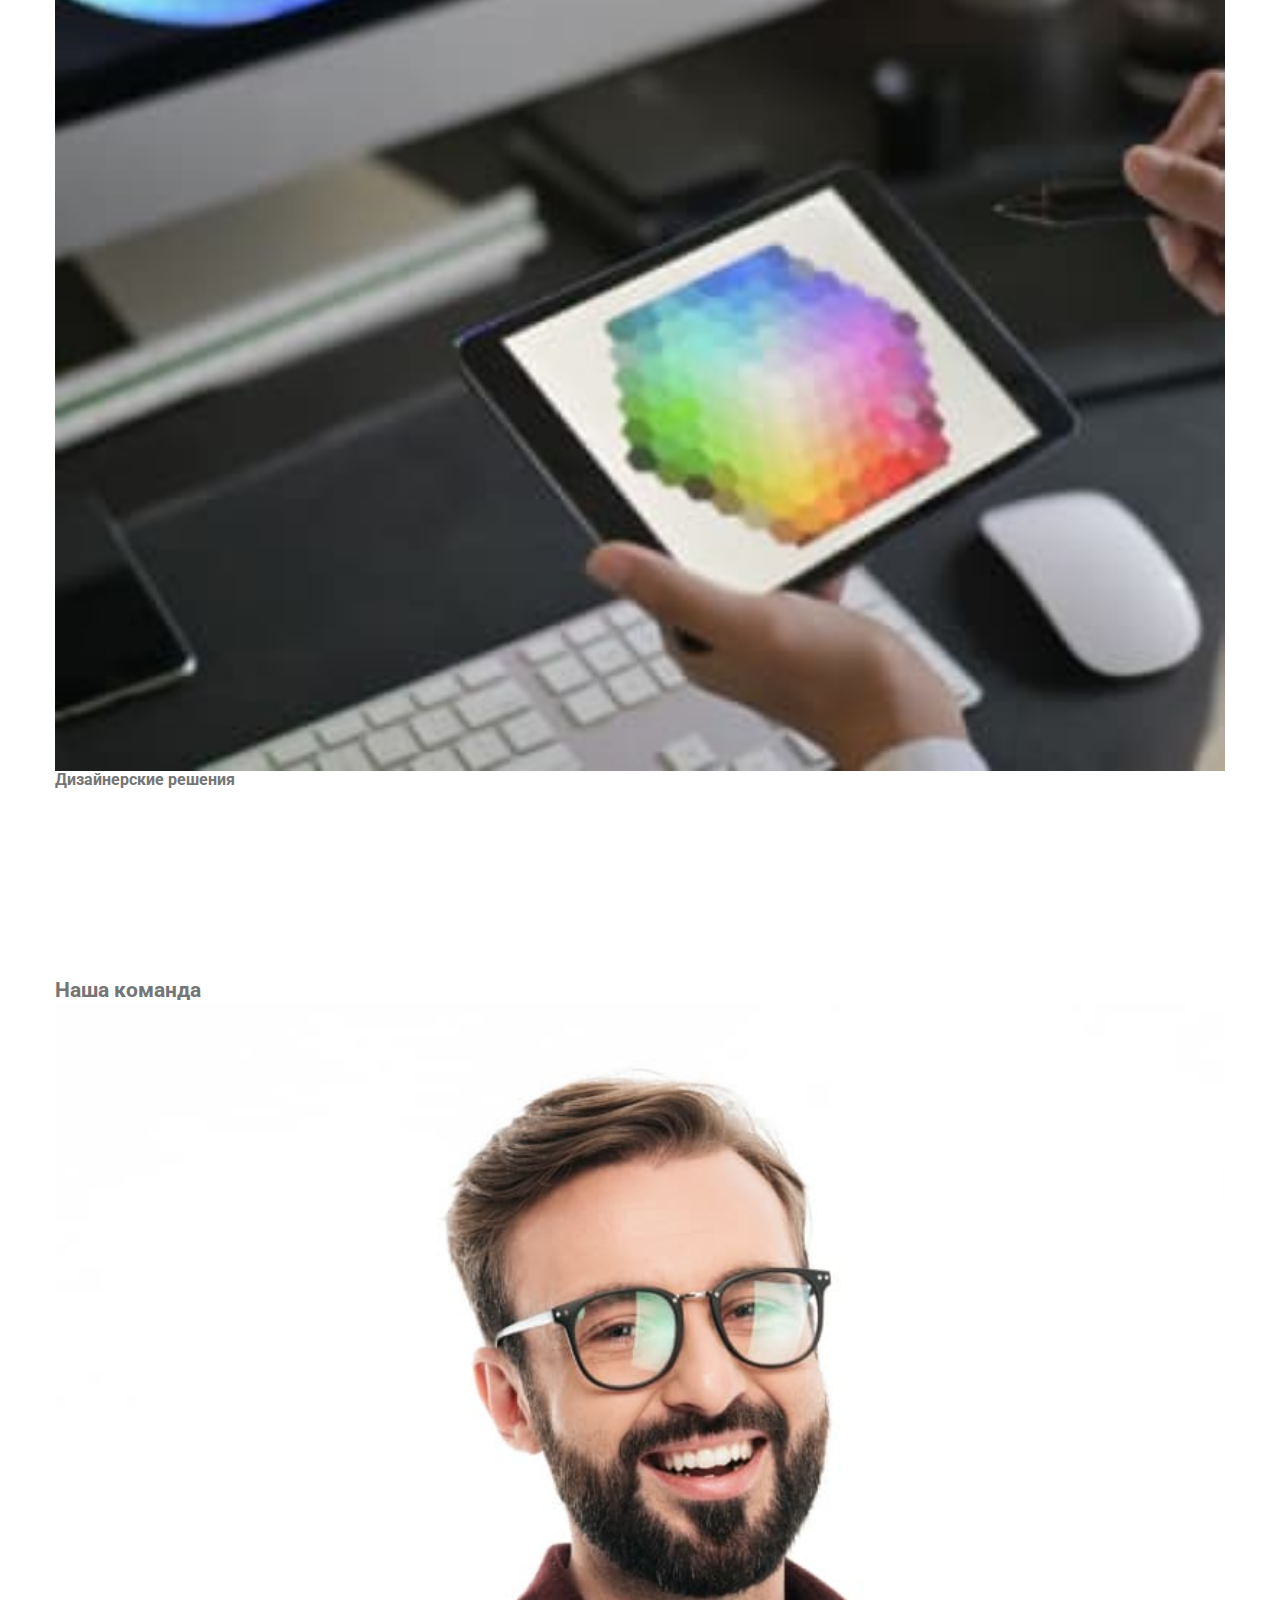
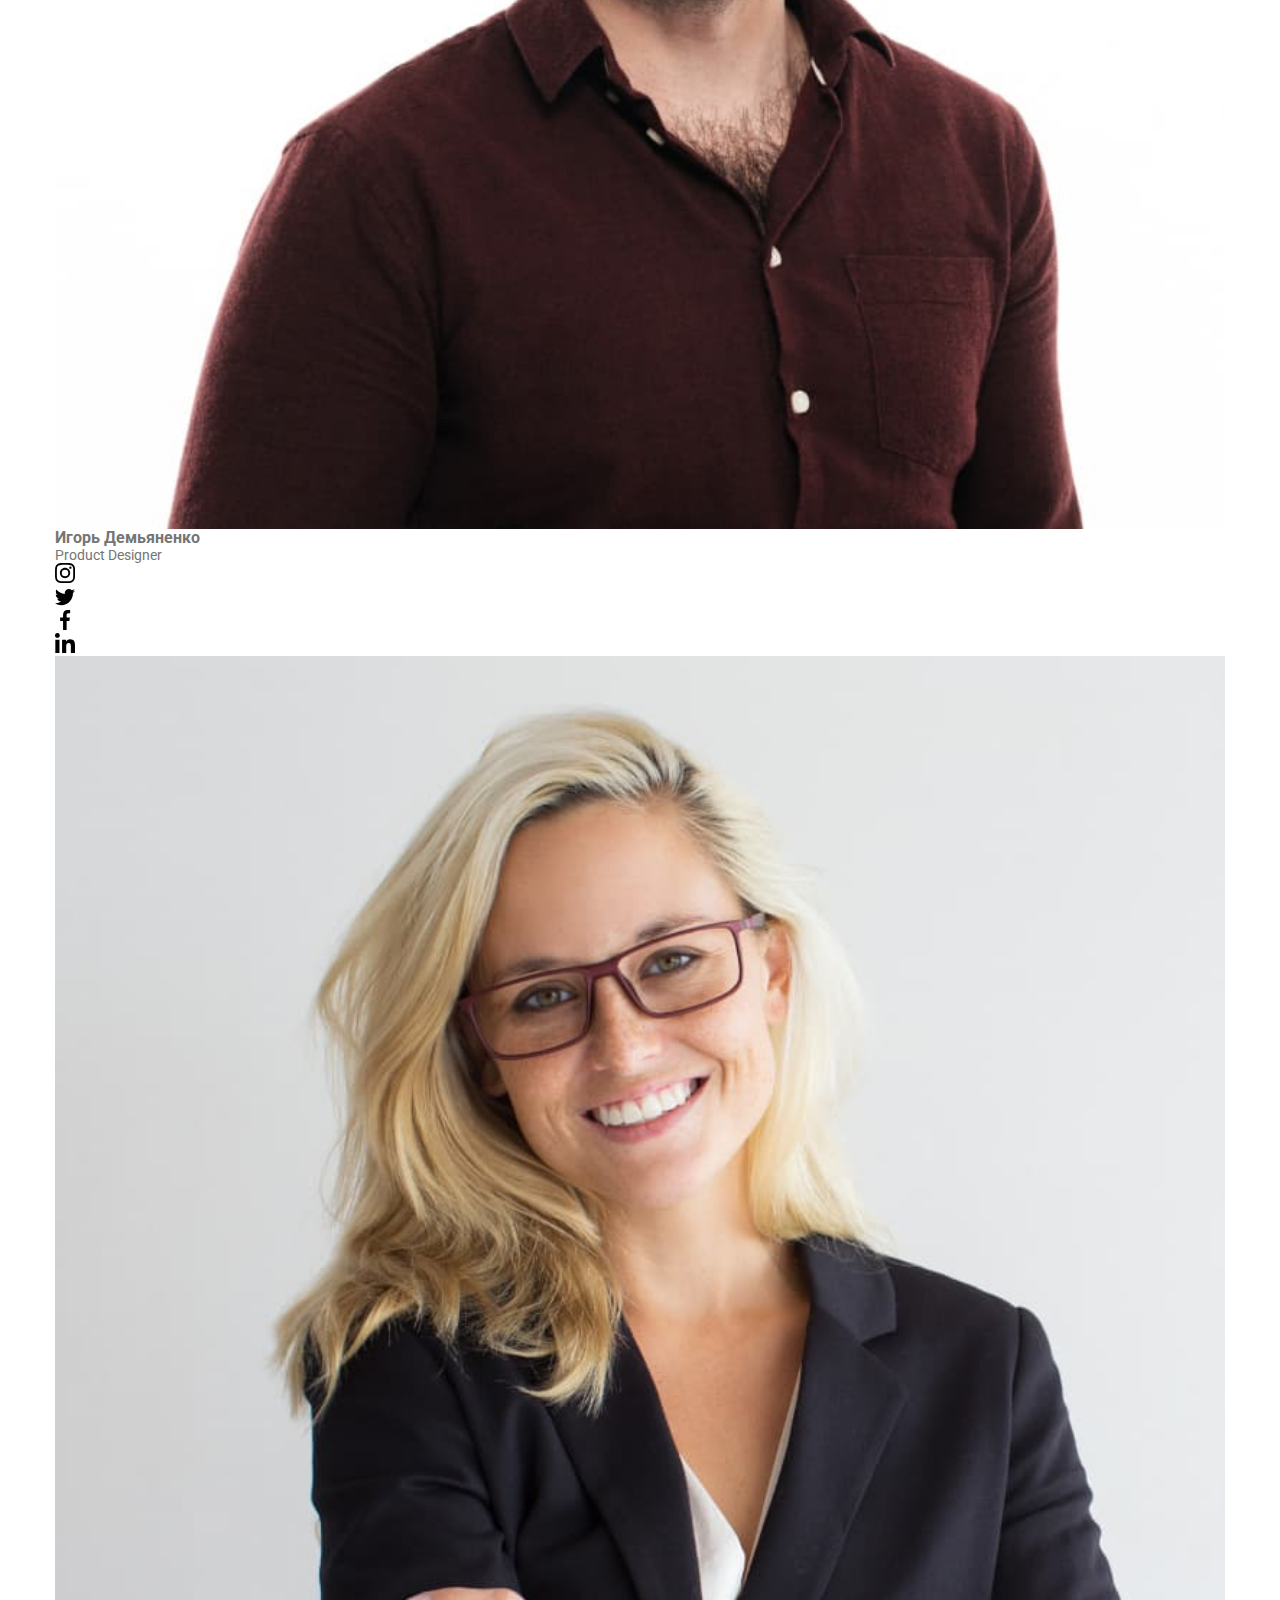
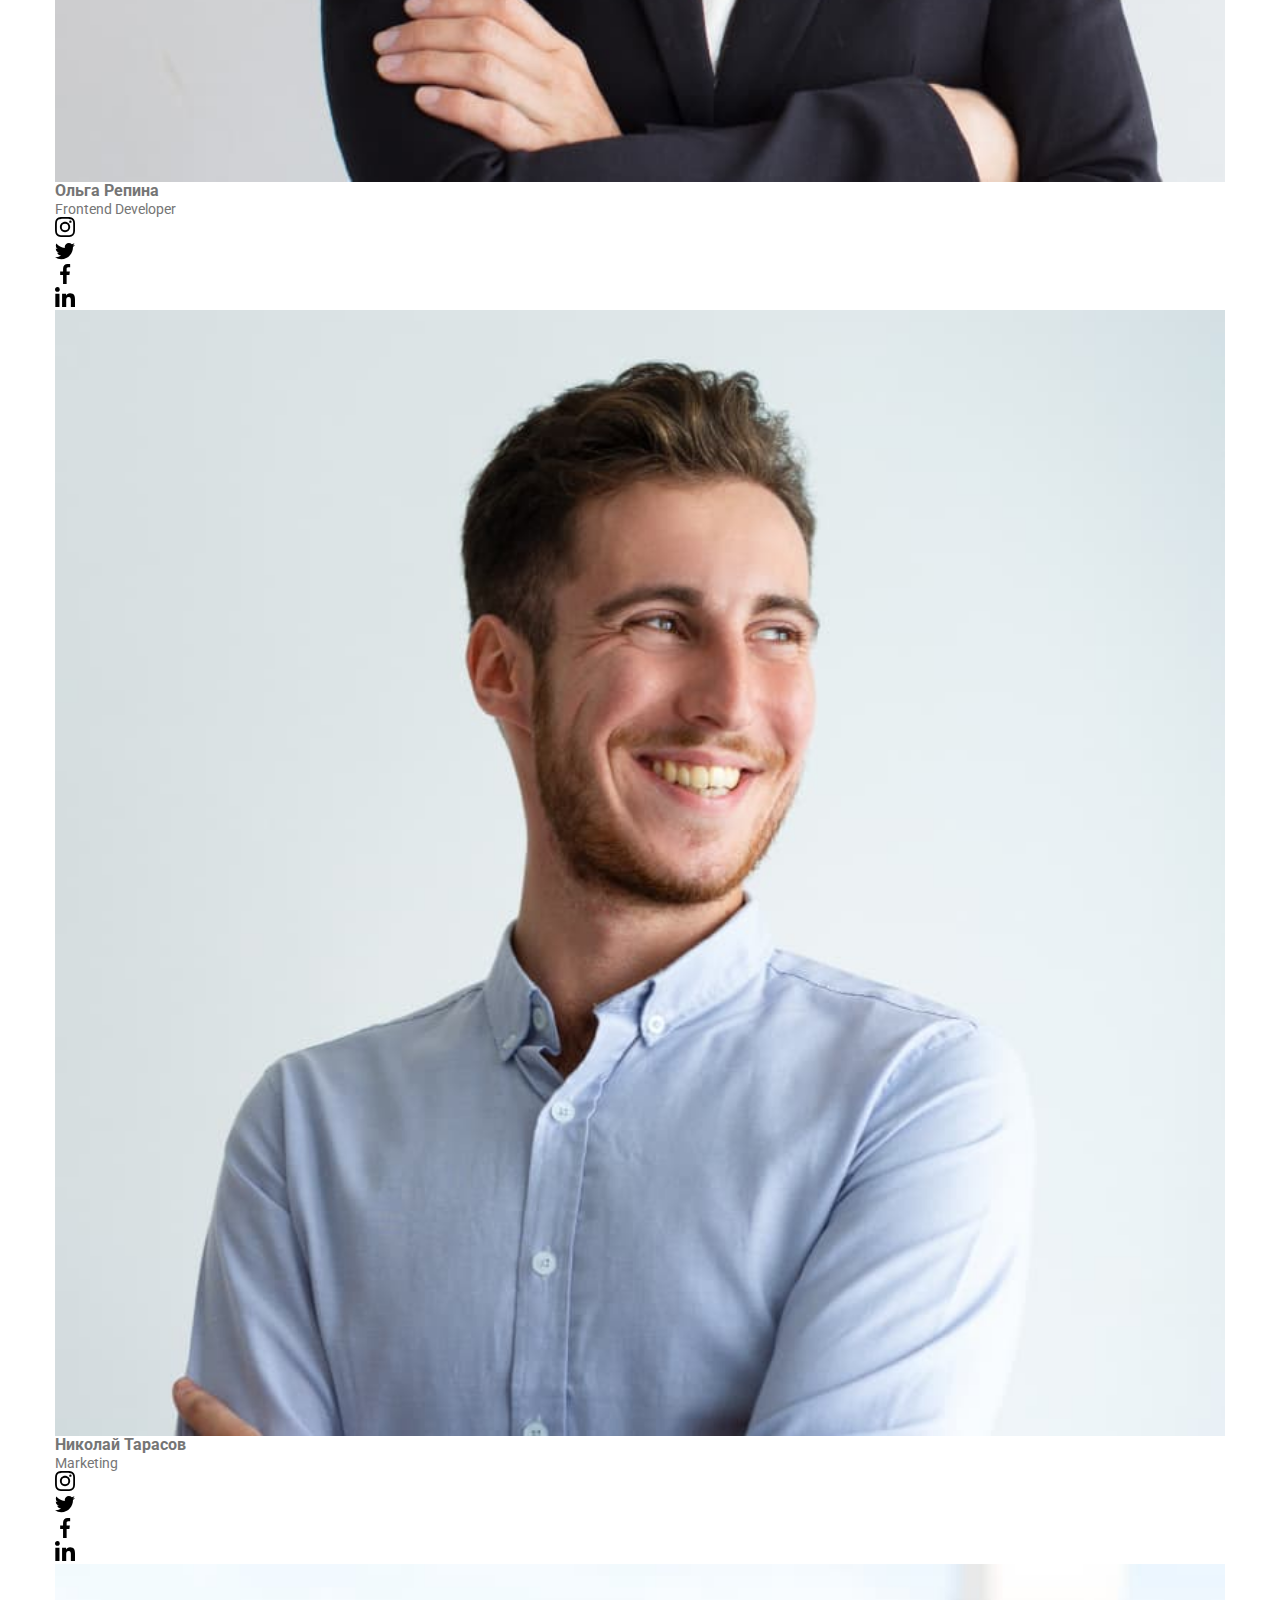
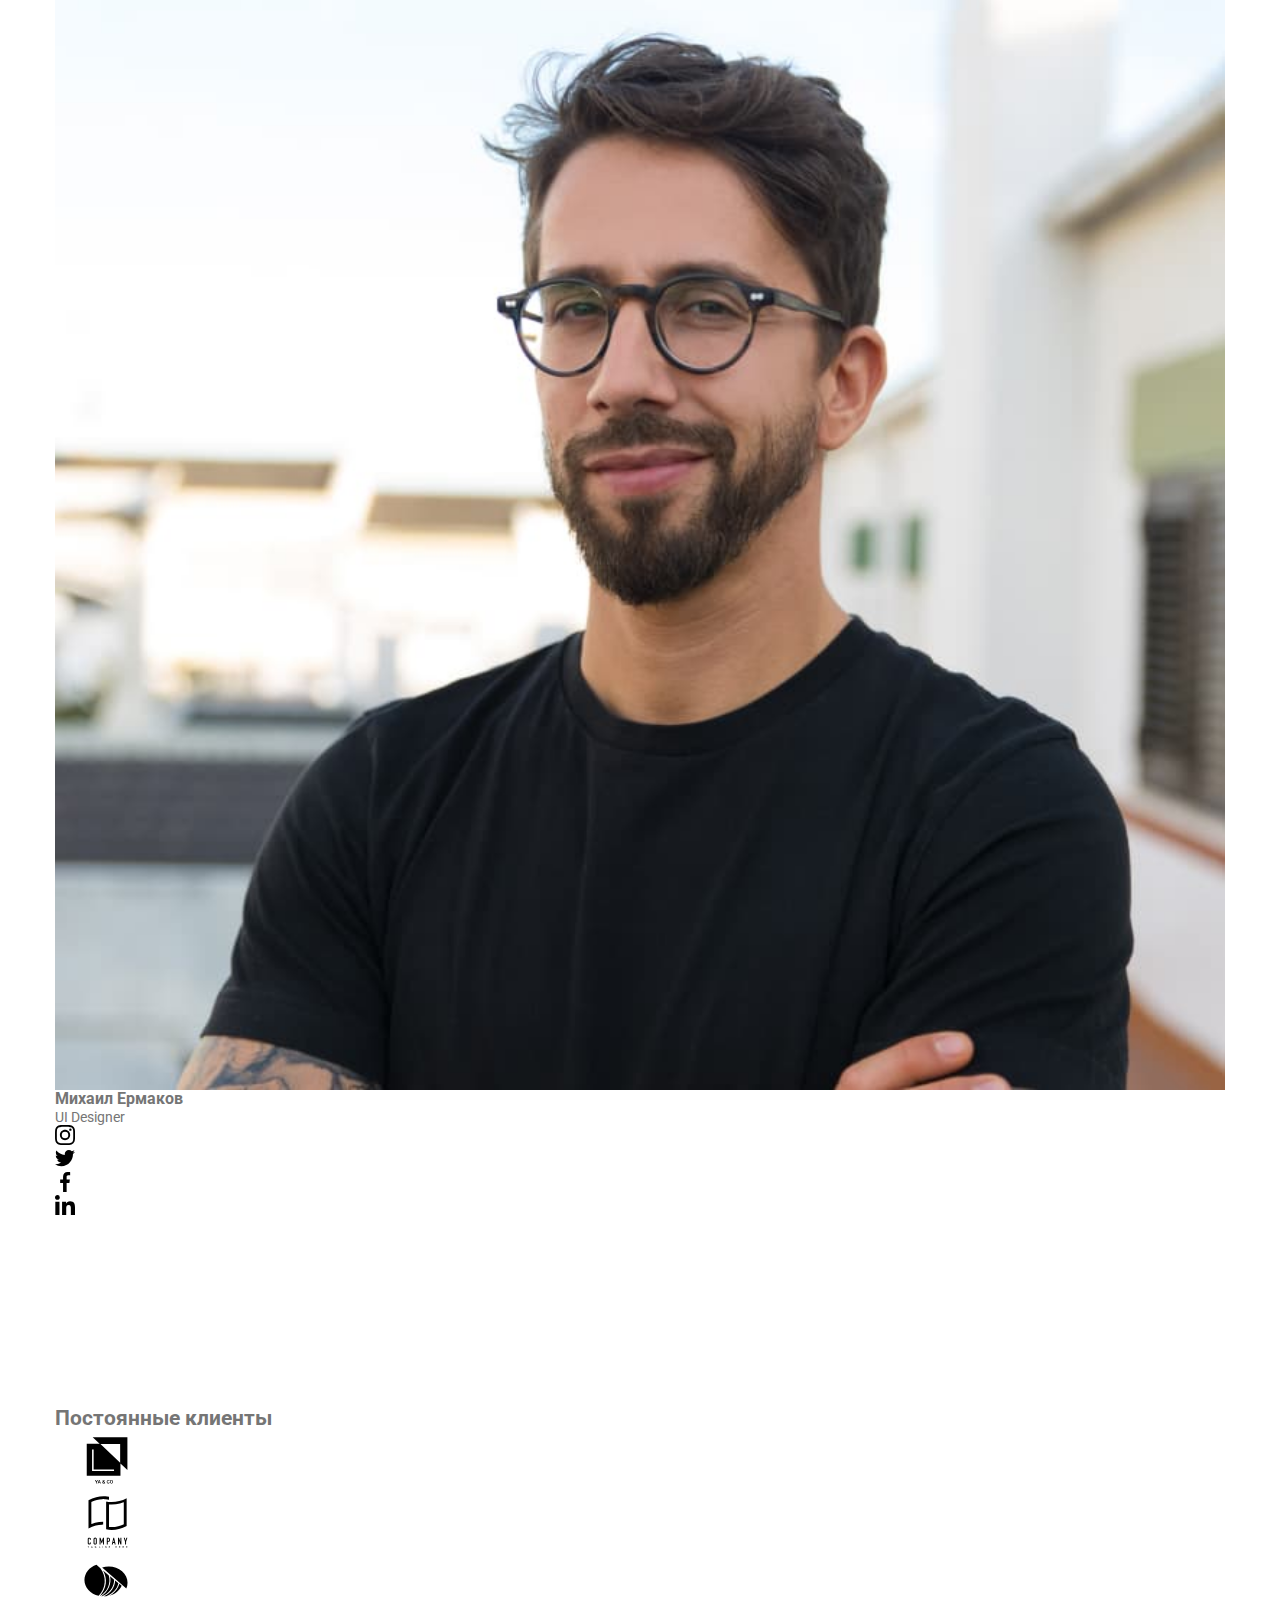
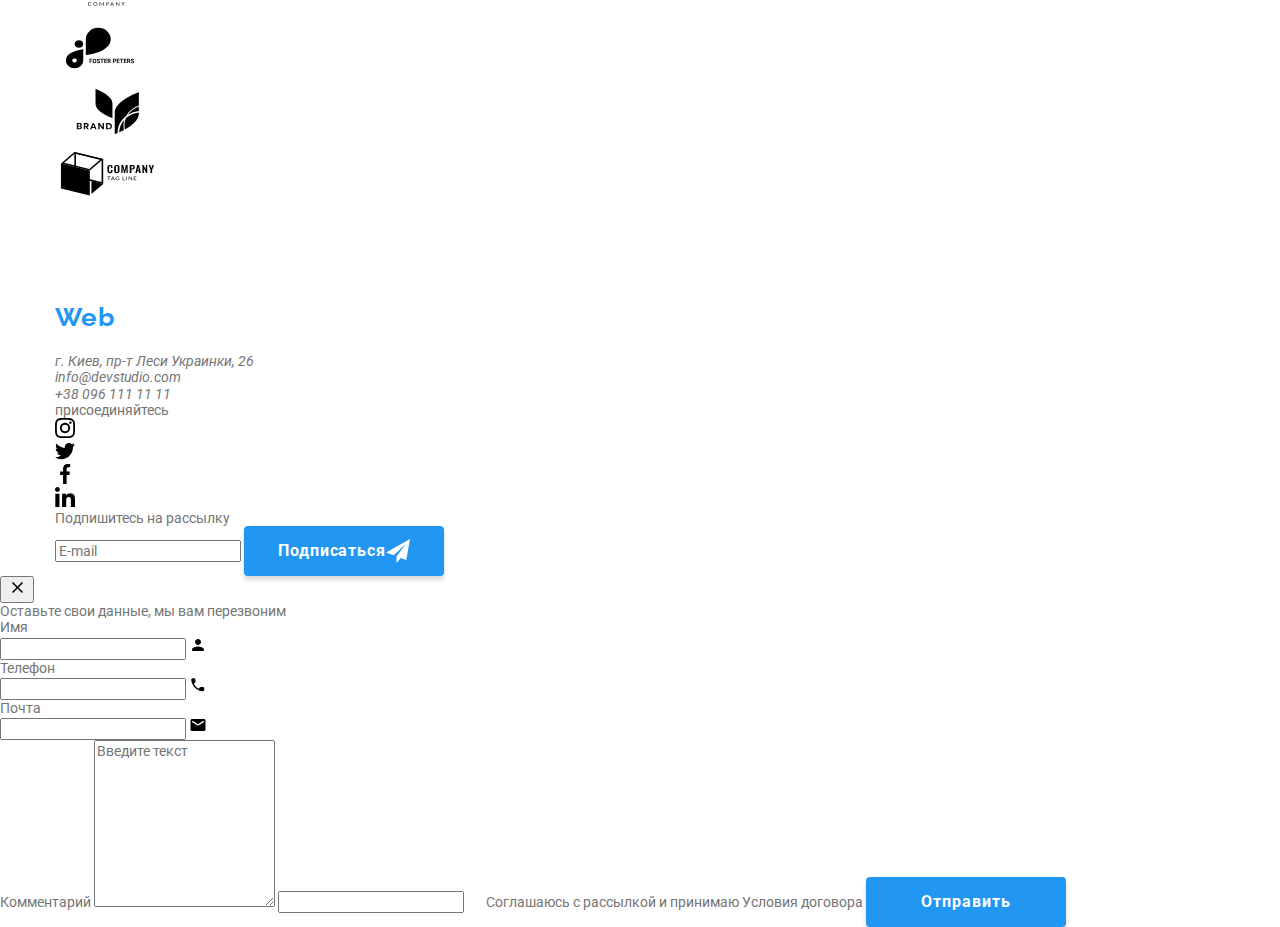
==== commit d315e977: "add benefits css" ====
--- a/index.html
+++ b/index.html
@@ -60,7 +60,7 @@
       <section class="hero section">
         <div class="container">
           <h1 class="hero__title">Эффективные решения для вашего бизнеса</h1>
-          <button class="hero_btn btn" type="button" data-modal-open>Заказать услугу</button>
+          <button class="btn" type="button" data-modal-open>Заказать услугу</button>
         </div>
       </section>
 
@@ -123,7 +123,7 @@
             <li class="services__item">
               <img
                 class="services__img"
-                src="./images/box1.jpg"
+                src="./images/services/box1.jpg"
                 alt="Разработка приложений"
                 width="370"
                 height="294"
@@ -133,7 +133,7 @@
             <li class="services__item">
               <img
                 class="services__img"
-                src="./images/box2.jpg"
+                src="./images/services/box2.jpg"
                 alt="Разработка мобильных приложений"
                 width="370"
                 height="294"
@@ -143,7 +143,7 @@
             <li class="services__item">
               <img
                 class="services__img"
-                src="./images/box3.jpg"
+                src="./images/services/box3.jpg"
                 alt="Дизайн"
                 width="370"
                 height="294"
@@ -161,7 +161,7 @@
             <li class="member">
               <img
                 class="member__photo"
-                src="./images/photo1.jpg"
+                src="./images/team/photo1.jpg"
                 alt="Фотография сотрудника"
                 width="270"
                 height="260"
@@ -204,7 +204,7 @@
             <li class="member">
               <img
                 class="member__photo"
-                src="./images/photo2.jpg"
+                src="./images/team/photo2.jpg"
                 alt="Фотография сотрудника"
                 width="270"
                 height="260"
@@ -246,8 +246,8 @@
             </li>
             <li class="member">
               <img
-                class="member__img"
-                src="./images/photo3.jpg"
+                class="member__photo"
+                src="./images/team/photo3.jpg"
                 alt="Фотография сотрудника"
                 width="270"
                 height="260"
@@ -290,7 +290,7 @@
             <li class="member">
               <img
                 class="member__photo"
-                src="./images/photo4.jpg"
+                src="./images/team/photo4.jpg"
                 alt="Фотография сотрудника"
                 width="270"
                 height="260"
--- a/css/main.min.css
+++ b/css/main.min.css
@@ -1 +1 @@
-.contacts__link,.navigation__link{padding-top:32px;padding-bottom:32px;font-weight:500;line-height:1.14;letter-spacing:.02em;transition:color 250ms cubic-bezier(0.4, 0, 0.2, 1)}.contacts__link:hover,.navigation__link:hover,.contacts__link:focus,.navigation__link:focus{color:#2196f3}.contacts__icon{display:block;align-self:center;fill:currentColor}html{box-sizing:border-box}*{box-sizing:inherit}*::after,*::before{box-sizing:inherit}h1,h2,h3,h4,p{margin-top:0;margin-bottom:0}ul,ol{margin-top:0;margin-bottom:0;padding-left:0;list-style:none}body{font-family:"Roboto",sans-serif;color:#757575;font-size:14px}img{display:block;width:100%;height:auto}a{text-decoration:none;color:inherit}.container{margin-left:auto;margin-right:auto;width:1200px;padding-left:15px;padding-right:15px}.section{padding-top:94px;padding-bottom:94px}.logo{color:#2196f3;font-family:"Raleway",sans-serif;font-weight:700;font-size:26px;line-height:1.1923076923;letter-spacing:.03em}.header__logo{margin-right:93px}.footer__logo{display:inline-block;margin-bottom:20px}.header .logo__item{color:#000}.footer .logo__item{color:#fff}.btn{display:inline-flex;align-items:center;justify-content:center;padding:10px;min-width:200px;background-color:#2196f3;color:#fff;font-family:"Roboto";font-weight:700;font-size:16px;line-height:1.875;letter-spacing:.06em;cursor:pointer;border:none;border-radius:4px;box-shadow:0px 4px 4px rgba(0,0,0,.15)}.header{background-color:#fff;border-bottom:1px solid #ececec}.navigation,.header__container{display:flex;align-items:center;justify-content:center}.contacts{display:flex;align-items:center;justify-content:center;gap:30px;margin-left:auto}.navigation__list{display:flex;align-items:center;justify-content:center;gap:50px}.navigation__link{display:block;color:#212121}.contacts__link{display:flex}.contacts__icon{margin-right:10px}.navigation__link--current{position:relative;color:#2196f3}.navigation__link--current::after{content:"";position:absolute;left:0;bottom:-1px;width:100%;height:4px;background-color:#2196f3;border-radius:2px}.hero{padding-top:200px;padding-bottom:200px;min-height:600px;max-width:1600px;margin-left:auto;margin-right:auto;background-color:#c4c4c4;background-image:linear-gradient(to right, rgba(47, 48, 58, 0.4), rgba(47, 48, 58, 0.4)),url("../images/banner.jpg");background-position:center;background-repeat:no-repeat;background-size:cover;text-align:center}.hero__title{margin-bottom:30px;margin-left:auto;margin-right:auto;max-width:696px;color:#fff;font-weight:900;font-size:44px;line-height:1.3636363636;letter-spacing:.06em;text-transform:uppercase}/*# sourceMappingURL=main.min.css.map */+html{box-sizing:border-box}*{box-sizing:inherit}*::after,*::before{box-sizing:inherit}h1,h2,h3,h4,p{margin-top:0;margin-bottom:0}ul,ol{margin-top:0;margin-bottom:0;padding-left:0;list-style:none}body{font-family:"Roboto",sans-serif;color:#757575;font-size:14px}img{display:block;width:100%;height:auto}a{text-decoration:none;color:inherit}.container{margin-left:auto;margin-right:auto;width:1200px;padding-left:15px;padding-right:15px}.section{padding-top:94px;padding-bottom:94px}.visualy-hidden,input[type=checkbox]{position:absolute;width:1px;height:1px;margin:-1px;border:0;padding:0;white-space:nowrap;clip-path:inset(100%);clip:rect(0 0 0 0);overflow:hidden}.contacts__link,.navigation__link{padding-top:32px;padding-bottom:32px;font-weight:500;line-height:1.14;letter-spacing:.02em;transition:color 250ms cubic-bezier(0.4, 0, 0.2, 1)}.contacts__link:hover,.navigation__link:hover,.contacts__link:focus,.navigation__link:focus{color:#2196f3}.contacts__icon{display:block;align-self:center;fill:currentColor}.logo{color:#2196f3;font-family:"Raleway",sans-serif;font-weight:700;font-size:26px;line-height:1.1923076923;letter-spacing:.03em}.header__logo{margin-right:93px}.footer__logo{display:inline-block;margin-bottom:20px}.header .logo__item{color:#000}.footer .logo__item{color:#fff}.btn{display:inline-flex;align-items:center;justify-content:center;padding:10px;min-width:200px;background-color:#2196f3;color:#fff;font-family:"Roboto";font-weight:700;font-size:16px;line-height:1.875;letter-spacing:.06em;cursor:pointer;border:none;border-radius:4px;box-shadow:0px 4px 4px rgba(0,0,0,.15)}.header{background-color:#fff;border-bottom:1px solid #ececec}.navigation,.header__container{display:flex;align-items:center;justify-content:center}.contacts{display:flex;align-items:center;justify-content:center;gap:30px;margin-left:auto}.navigation__list{display:flex;align-items:center;justify-content:center;gap:50px}.navigation__link{display:block;color:#212121}.contacts__link{display:flex}.contacts__icon{margin-right:10px}.navigation__link--current{position:relative;color:#2196f3}.navigation__link--current::after{content:"";position:absolute;left:0;bottom:-1px;width:100%;height:4px;background-color:#2196f3;border-radius:2px}.hero{padding-top:200px;padding-bottom:200px;min-height:600px;max-width:1600px;margin-left:auto;margin-right:auto;background-color:#c4c4c4;background-image:linear-gradient(to right, rgba(47, 48, 58, 0.4), rgba(47, 48, 58, 0.4)),url("../images/banner.jpg");background-position:center;background-repeat:no-repeat;background-size:cover;text-align:center}.hero__title{margin-bottom:30px;margin-left:auto;margin-right:auto;max-width:696px;color:#fff;font-weight:900;font-size:44px;line-height:1.3636363636;letter-spacing:.06em;text-transform:uppercase}.benefits{padding-bottom:0px;background-color:#fff}.benefits__list{display:flex;align-items:center;justify-content:center;gap:30px}.benefits__wrapper{margin-bottom:30px;padding:25px 100px;background-color:#f5f4fa;border-radius:4px}.benefits__title{color:#212121;font-size:inherit;line-height:1.1428571429;letter-spacing:.03em;text-transform:uppercase}.benefits__text{margin-top:10px;line-height:1.7142857143;letter-spacing:.03em}/*# sourceMappingURL=main.min.css.map */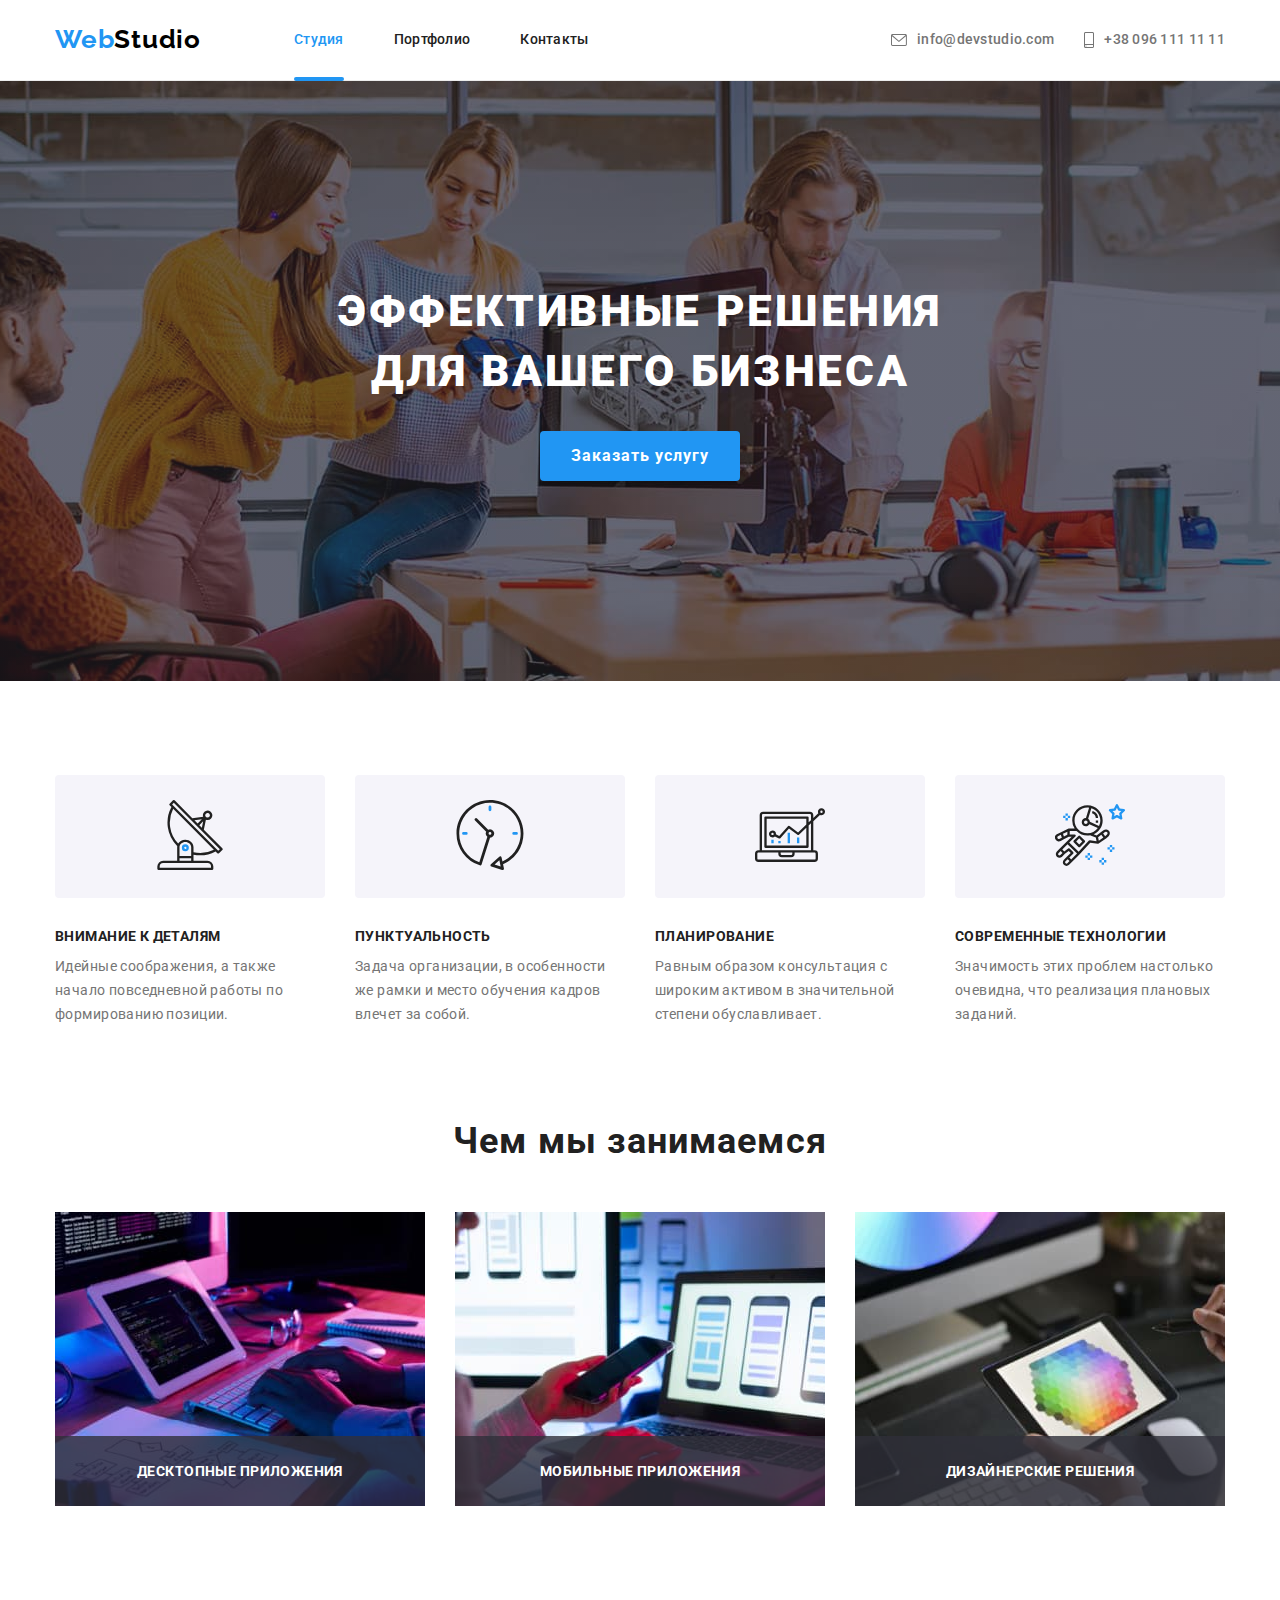
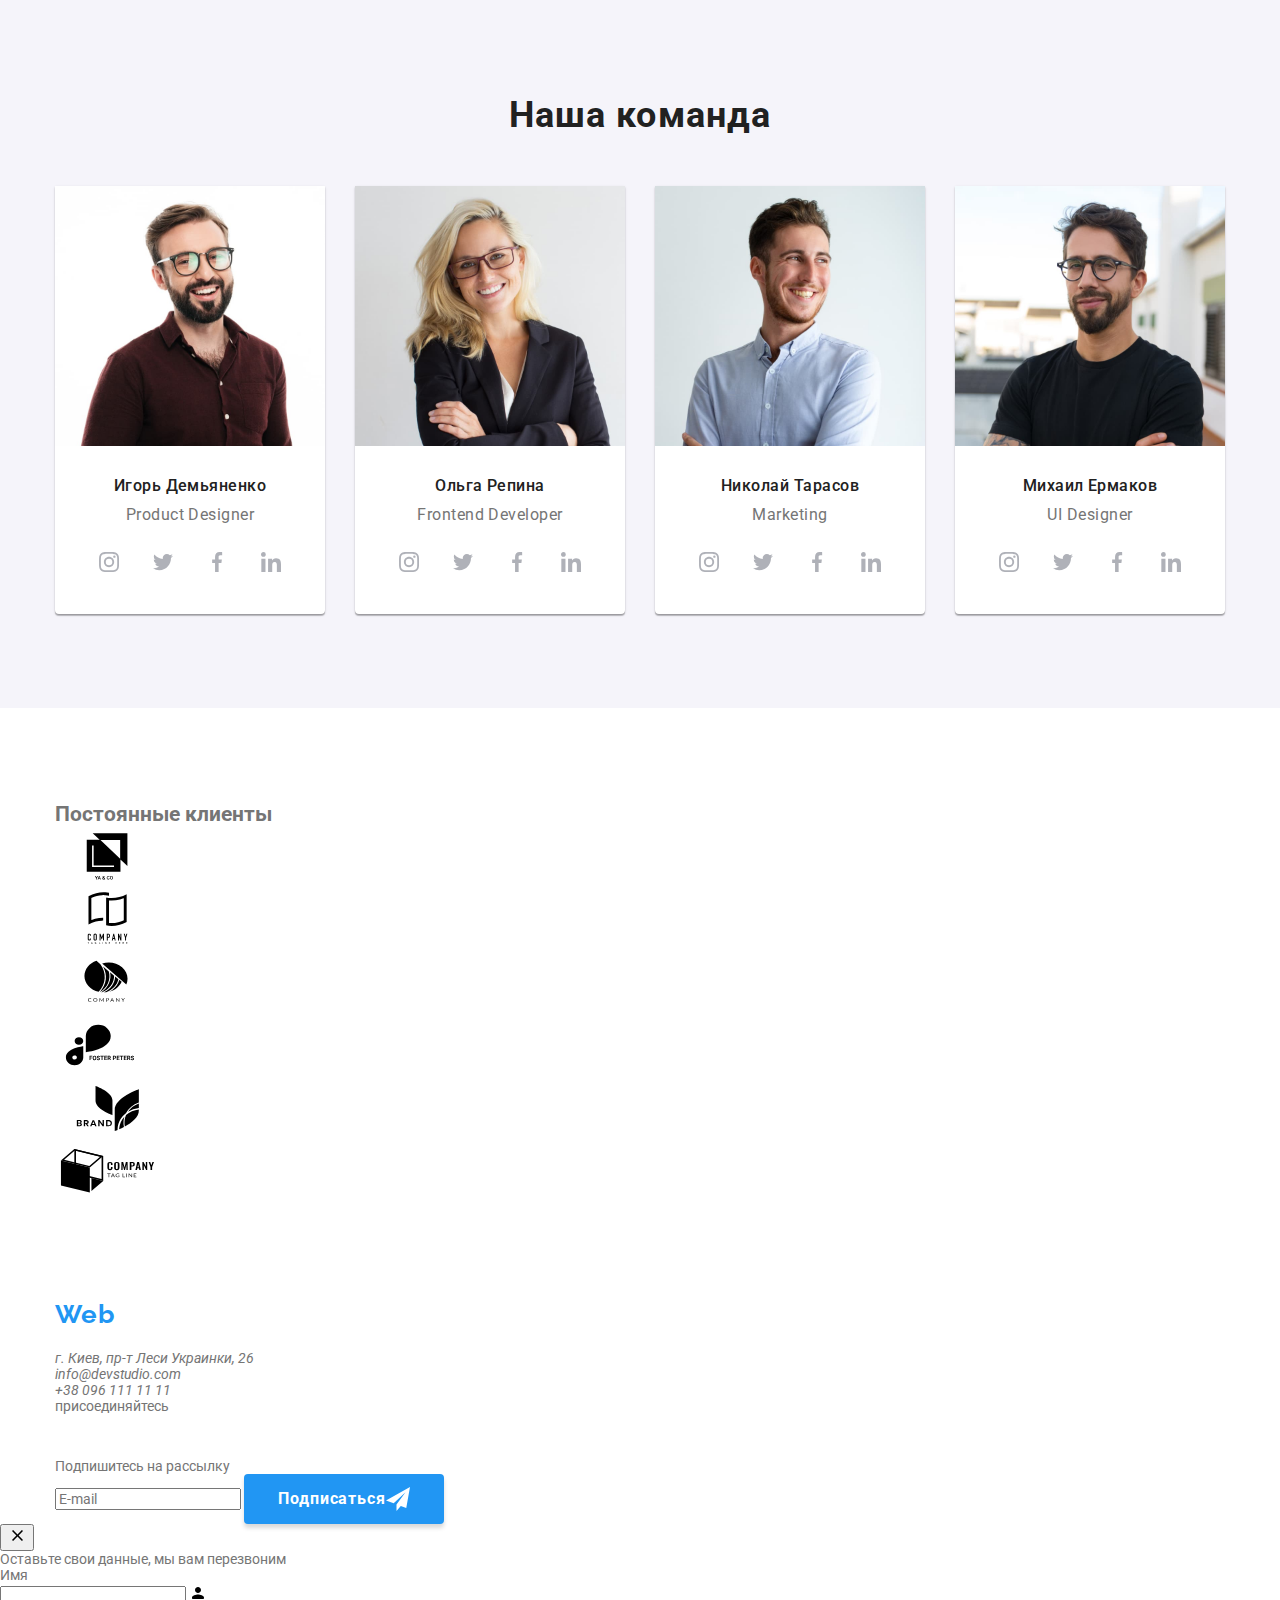
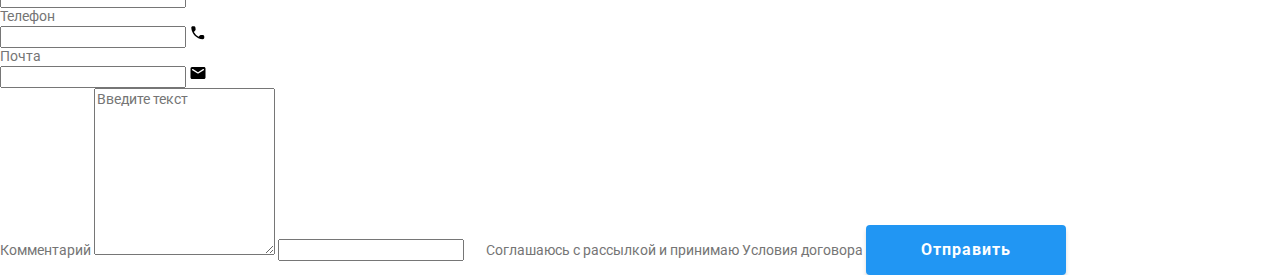
==== commit eb11bd09: "add stuff and socials css" ====
--- a/index.html
+++ b/index.html
@@ -154,45 +154,61 @@
         </div>
       </section>
 
-      <section class="team section">
+      <section class="staff section">
         <div class="container">
-          <h2 class="team__title">Наша команда</h2>
-          <ul class="team__list">
-            <li class="member">
-              <img
-                class="member__photo"
-                src="./images/team/photo1.jpg"
+          <h2 class="staff__title">Наша команда</h2>
+          <ul class="staff__list">
+            <li class="staff__item">
+              <img
+                class="staff__photo"
+                src="./images/staff/photo1.jpg"
                 alt="Фотография сотрудника"
                 width="270"
                 height="260"
               />
-              <div class="member__meta">
-                <h3 class="member__name">Игорь Демьяненко</h3>
-                <p class="member__position" lang="en">Product Designer</p>
+              <div class="staff__meta">
+                <h3 class="staff__name">Игорь Демьяненко</h3>
+                <p class="staff__position" lang="en">Product Designer</p>
                 <ul class="socials">
                   <li class="socials__item">
-                    <a class="socials__link" href="" aria-label="instagram">
+                    <a
+                      class="socials__link socials__link--light-theme"
+                      href=""
+                      aria-label="instagram"
+                    >
                       <svg class="socials__icon" width="20" height="20">
                         <use href="./images/icons.svg#icon-instagram"></use>
                       </svg>
                     </a>
                   </li>
                   <li class="socials__item">
-                    <a class="socials__link" href="" aria-label="twitter">
+                    <a
+                      class="socials__link socials__link--light-theme"
+                      href=""
+                      aria-label="twitter"
+                    >
                       <svg class="socials__icon" width="20" height="20">
                         <use href="./images/icons.svg#icon-twitter"></use>
                       </svg>
                     </a>
                   </li>
                   <li class="socials__item">
-                    <a class="socials__link" href="" aria-label="facebook">
+                    <a
+                      class="socials__link socials__link--light-theme"
+                      href=""
+                      aria-label="facebook"
+                    >
                       <svg class="socials__icon" width="20" height="20">
                         <use href="./images/icons.svg#icon-facebook"></use>
                       </svg>
                     </a>
                   </li>
                   <li class="socials__item">
-                    <a class="socials__link" href="" aria-label="linkedin">
+                    <a
+                      class="socials__link socials__link--light-theme"
+                      href=""
+                      aria-label="linkedin"
+                    >
                       <svg class="socials__icon" width="20" height="20">
                         <use href="./images/icons.svg#icon-linkedin"></use>
                       </svg>
@@ -201,41 +217,57 @@
                 </ul>
               </div>
             </li>
-            <li class="member">
-              <img
-                class="member__photo"
-                src="./images/team/photo2.jpg"
+            <li class="staff__item">
+              <img
+                class="staff__photo"
+                src="./images/staff/photo2.jpg"
                 alt="Фотография сотрудника"
                 width="270"
                 height="260"
               />
-              <div class="member__meta">
-                <h3 class="member__name">Ольга Репина</h3>
-                <p class="member__position" lang="en">Frontend Developer</p>
+              <div class="staff__meta">
+                <h3 class="staff__name">Ольга Репина</h3>
+                <p class="staff__position" lang="en">Frontend Developer</p>
                 <ul class="socials">
                   <li class="socials__item">
-                    <a class="socials__link" href="" aria-label="instagram">
+                    <a
+                      class="socials__link socials__link--light-theme"
+                      href=""
+                      aria-label="instagram"
+                    >
                       <svg class="socials__icon" width="20" height="20">
                         <use href="./images/icons.svg#icon-instagram"></use>
                       </svg>
                     </a>
                   </li>
                   <li class="socials__item">
-                    <a class="socials__link" href="" aria-label="twitter">
+                    <a
+                      class="socials__link socials__link--light-theme"
+                      href=""
+                      aria-label="twitter"
+                    >
                       <svg class="socials__icon" width="20" height="20">
                         <use href="./images/icons.svg#icon-twitter"></use>
                       </svg>
                     </a>
                   </li>
                   <li class="socials__item">
-                    <a class="socials__link" href="" aria-label="facebook">
+                    <a
+                      class="socials__link socials__link--light-theme"
+                      href=""
+                      aria-label="facebook"
+                    >
                       <svg class="socials__icon" width="20" height="20">
                         <use href="./images/icons.svg#icon-facebook"></use>
                       </svg>
                     </a>
                   </li>
                   <li class="socials__item">
-                    <a class="socials__link" href="" aria-label="linkedin">
+                    <a
+                      class="socials__link socials__link--light-theme"
+                      href=""
+                      aria-label="linkedin"
+                    >
                       <svg class="socials__icon" width="20" height="20">
                         <use href="./images/icons.svg#icon-linkedin"></use>
                       </svg>
@@ -244,41 +276,57 @@
                 </ul>
               </div>
             </li>
-            <li class="member">
-              <img
-                class="member__photo"
-                src="./images/team/photo3.jpg"
+            <li class="staff__item">
+              <img
+                class="staff__photo"
+                src="./images/staff/photo3.jpg"
                 alt="Фотография сотрудника"
                 width="270"
                 height="260"
               />
-              <div class="member__meta">
-                <h3 class="member__name">Николай Тарасов</h3>
-                <p class="member__position" lang="en">Marketing</p>
+              <div class="staff__meta">
+                <h3 class="staff__name">Николай Тарасов</h3>
+                <p class="staff__position" lang="en">Marketing</p>
                 <ul class="socials">
                   <li class="socials__item">
-                    <a class="socials__link" href="" aria-label="instagram">
+                    <a
+                      class="socials__link socials__link--light-theme"
+                      href=""
+                      aria-label="instagram"
+                    >
                       <svg class="socials__icon" width="20" height="20">
                         <use href="./images/icons.svg#icon-instagram"></use>
                       </svg>
                     </a>
                   </li>
                   <li class="socials__item">
-                    <a class="socials__link" href="" aria-label="twitter">
+                    <a
+                      class="socials__link socials__link--light-theme"
+                      href=""
+                      aria-label="twitter"
+                    >
                       <svg class="socials__icon" width="20" height="20">
                         <use href="./images/icons.svg#icon-twitter"></use>
                       </svg>
                     </a>
                   </li>
                   <li class="socials__item">
-                    <a class="socials__link" href="" aria-label="facebook">
+                    <a
+                      class="socials__link socials__link--light-theme"
+                      href=""
+                      aria-label="facebook"
+                    >
                       <svg class="socials__icon" width="20" height="20">
                         <use href="./images/icons.svg#icon-facebook"></use>
                       </svg>
                     </a>
                   </li>
                   <li class="socials__item">
-                    <a class="socials__link" href="" aria-label="linkedin">
+                    <a
+                      class="socials__link socials__link--light-theme"
+                      href=""
+                      aria-label="linkedin"
+                    >
                       <svg class="socials__icon" width="20" height="20">
                         <use href="./images/icons.svg#icon-linkedin"></use>
                       </svg>
@@ -287,41 +335,57 @@
                 </ul>
               </div>
             </li>
-            <li class="member">
-              <img
-                class="member__photo"
-                src="./images/team/photo4.jpg"
+            <li class="staff__item">
+              <img
+                class="staff__photo"
+                src="./images/staff/photo4.jpg"
                 alt="Фотография сотрудника"
                 width="270"
                 height="260"
               />
-              <div class="member__meta">
-                <h3 class="member__name">Михаил Ермаков</h3>
-                <p class="member__position" lang="en">UI Designer</p>
+              <div class="staff__meta">
+                <h3 class="staff__name">Михаил Ермаков</h3>
+                <p class="staff__position" lang="en">UI Designer</p>
                 <ul class="socials">
                   <li class="socials__item">
-                    <a class="socials__link" href="" aria-label="instagram">
+                    <a
+                      class="socials__link socials__link--light-theme"
+                      href=""
+                      aria-label="instagram"
+                    >
                       <svg class="socials__icon" width="20" height="20">
                         <use href="./images/icons.svg#icon-instagram"></use>
                       </svg>
                     </a>
                   </li>
                   <li class="socials__item">
-                    <a class="socials__link" href="" aria-label="twitter">
+                    <a
+                      class="socials__link socials__link--light-theme"
+                      href=""
+                      aria-label="twitter"
+                    >
                       <svg class="socials__icon" width="20" height="20">
                         <use href="./images/icons.svg#icon-twitter"></use>
                       </svg>
                     </a>
                   </li>
                   <li class="socials__item">
-                    <a class="socials__link" href="" aria-label="facebook">
+                    <a
+                      class="socials__link socials__link--light-theme"
+                      href=""
+                      aria-label="facebook"
+                    >
                       <svg class="socials__icon" width="20" height="20">
                         <use href="./images/icons.svg#icon-facebook"></use>
                       </svg>
                     </a>
                   </li>
                   <li class="socials__item">
-                    <a class="socials__link" href="" aria-label="linkedin">
+                    <a
+                      class="socials__link socials__link--light-theme"
+                      href=""
+                      aria-label="linkedin"
+                    >
                       <svg class="socials__icon" width="20" height="20">
                         <use href="./images/icons.svg#icon-linkedin"></use>
                       </svg>
@@ -417,28 +481,28 @@
           <p class="socnetworks__label">присоединяйтесь</p>
           <ul class="socials">
             <li class="socials__item">
-              <a class="socials__link" href="" aria-label="instagram">
+              <a class="socials__link socials__link--dark-theme" href="" aria-label="instagram">
                 <svg class="socials__icon" width="20" height="20">
                   <use href="./images/icons.svg#icon-instagram"></use>
                 </svg>
               </a>
             </li>
             <li class="socials__item">
-              <a class="socials__link" href="" aria-label="twitter">
+              <a class="socials__link socials__link--dark-theme" href="" aria-label="twitter">
                 <svg class="socials__icon" width="20" height="20">
                   <use href="./images/icons.svg#icon-twitter"></use>
                 </svg>
               </a>
             </li>
             <li class="socials__item">
-              <a class="socials__link" href="" aria-label="facebook">
+              <a class="socials__link socials__link--dark-theme" href="" aria-label="facebook">
                 <svg class="socials__icon" width="20" height="20">
                   <use href="./images/icons.svg#icon-facebook"></use>
                 </svg>
               </a>
             </li>
             <li class="socials__item">
-              <a class="socials__link" href="" aria-label="linkedin">
+              <a class="socials__link socials__link--dark-theme" href="" aria-label="linkedin">
                 <svg class="socials__icon" width="20" height="20">
                   <use href="./images/icons.svg#icon-linkedin"></use>
                 </svg>
--- a/css/main.min.css
+++ b/css/main.min.css
@@ -1 +1 @@
-html{box-sizing:border-box}*{box-sizing:inherit}*::after,*::before{box-sizing:inherit}h1,h2,h3,h4,p{margin-top:0;margin-bottom:0}ul,ol{margin-top:0;margin-bottom:0;padding-left:0;list-style:none}body{font-family:"Roboto",sans-serif;color:#757575;font-size:14px}img{display:block;width:100%;height:auto}a{text-decoration:none;color:inherit}.container{margin-left:auto;margin-right:auto;width:1200px;padding-left:15px;padding-right:15px}.section{padding-top:94px;padding-bottom:94px}.visualy-hidden,input[type=checkbox]{position:absolute;width:1px;height:1px;margin:-1px;border:0;padding:0;white-space:nowrap;clip-path:inset(100%);clip:rect(0 0 0 0);overflow:hidden}.contacts__link,.navigation__link{padding-top:32px;padding-bottom:32px;font-weight:500;line-height:1.14;letter-spacing:.02em;transition:color 250ms cubic-bezier(0.4, 0, 0.2, 1)}.contacts__link:hover,.navigation__link:hover,.contacts__link:focus,.navigation__link:focus{color:#2196f3}.contacts__icon{display:block;align-self:center;fill:currentColor}.logo{color:#2196f3;font-family:"Raleway",sans-serif;font-weight:700;font-size:26px;line-height:1.1923076923;letter-spacing:.03em}.header__logo{margin-right:93px}.footer__logo{display:inline-block;margin-bottom:20px}.header .logo__item{color:#000}.footer .logo__item{color:#fff}.btn{display:inline-flex;align-items:center;justify-content:center;padding:10px;min-width:200px;background-color:#2196f3;color:#fff;font-family:"Roboto";font-weight:700;font-size:16px;line-height:1.875;letter-spacing:.06em;cursor:pointer;border:none;border-radius:4px;box-shadow:0px 4px 4px rgba(0,0,0,.15)}.header{background-color:#fff;border-bottom:1px solid #ececec}.navigation,.header__container{display:flex;align-items:center;justify-content:center}.contacts{display:flex;align-items:center;justify-content:center;gap:30px;margin-left:auto}.navigation__list{display:flex;align-items:center;justify-content:center;gap:50px}.navigation__link{display:block;color:#212121}.contacts__link{display:flex}.contacts__icon{margin-right:10px}.navigation__link--current{position:relative;color:#2196f3}.navigation__link--current::after{content:"";position:absolute;left:0;bottom:-1px;width:100%;height:4px;background-color:#2196f3;border-radius:2px}.hero{padding-top:200px;padding-bottom:200px;min-height:600px;max-width:1600px;margin-left:auto;margin-right:auto;background-color:#c4c4c4;background-image:linear-gradient(to right, rgba(47, 48, 58, 0.4), rgba(47, 48, 58, 0.4)),url("../images/banner.jpg");background-position:center;background-repeat:no-repeat;background-size:cover;text-align:center}.hero__title{margin-bottom:30px;margin-left:auto;margin-right:auto;max-width:696px;color:#fff;font-weight:900;font-size:44px;line-height:1.3636363636;letter-spacing:.06em;text-transform:uppercase}.benefits{padding-bottom:0px;background-color:#fff}.benefits__list{display:flex;align-items:center;justify-content:center;gap:30px}.benefits__wrapper{margin-bottom:30px;padding:25px 100px;background-color:#f5f4fa;border-radius:4px}.benefits__title{color:#212121;font-size:inherit;line-height:1.1428571429;letter-spacing:.03em;text-transform:uppercase}.benefits__text{margin-top:10px;line-height:1.7142857143;letter-spacing:.03em}/*# sourceMappingURL=main.min.css.map */+html{box-sizing:border-box}*{box-sizing:inherit}*::after,*::before{box-sizing:inherit}h1,h2,h3,h4,p{margin-top:0;margin-bottom:0}ul,ol{margin-top:0;margin-bottom:0;padding-left:0;list-style:none}body{font-family:"Roboto",sans-serif;color:#757575;font-size:14px}img{display:block;width:100%;height:auto}a{text-decoration:none;color:inherit}.container{margin-left:auto;margin-right:auto;width:1200px;padding-left:15px;padding-right:15px}.section{padding-top:94px;padding-bottom:94px}.visualy-hidden,input[type=checkbox]{position:absolute;width:1px;height:1px;margin:-1px;border:0;padding:0;white-space:nowrap;clip-path:inset(100%);clip:rect(0 0 0 0);overflow:hidden}.contacts__link,.navigation__link{padding-top:32px;padding-bottom:32px;font-weight:500;line-height:1.14;letter-spacing:.02em;transition:color 250ms cubic-bezier(0.4, 0, 0.2, 1)}.contacts__link:hover,.navigation__link:hover,.contacts__link:focus,.navigation__link:focus{color:#2196f3}.contacts__icon,.socials__icon{display:block;align-self:center;fill:currentColor}.staff__title,.services__title{margin-bottom:50px;color:#212121;font-size:36px;line-height:1.1666666667;text-align:center;letter-spacing:.03em}.logo{color:#2196f3;font-family:"Raleway",sans-serif;font-weight:700;font-size:26px;line-height:1.1923076923;letter-spacing:.03em}.header__logo{margin-right:93px}.footer__logo{display:inline-block;margin-bottom:20px}.header .logo__item{color:#000}.footer .logo__item{color:#fff}.btn{display:inline-flex;align-items:center;justify-content:center;padding:10px;min-width:200px;background-color:#2196f3;color:#fff;font-family:"Roboto";font-weight:700;font-size:16px;line-height:1.875;letter-spacing:.06em;cursor:pointer;border:none;border-radius:4px;box-shadow:0px 4px 4px rgba(0,0,0,.15)}.socials{display:flex;align-items:center;justify-content:center;gap:10px}.socials__link{display:inline-flex;align-items:center;justify-content:center;width:44px;height:44px;border-radius:50%}.socials__link--light-theme{color:#afb1b8;background-color:#fff;transition:color 250ms cubic-bezier(0.4, 0, 0.2, 1),background-color 250ms cubic-bezier(0.4, 0, 0.2, 1)}.socials__link--light-theme:hover,.socials__link--light-theme:focus{color:#fff;background-color:#2196f3}.socials__link--dark-theme{color:#fff;background-color:rgba(255,255,255,.1);transition:background-color 250ms cubic-bezier(0.4, 0, 0.2, 1)}.socials__link--dark-theme:hover,.socials__link--dark-theme:focus{background-color:#2196f3}.header{background-color:#fff;border-bottom:1px solid #ececec}.navigation,.header__container{display:flex;align-items:center;justify-content:center}.contacts{display:flex;align-items:center;justify-content:center;gap:30px;margin-left:auto}.navigation__list{display:flex;align-items:center;justify-content:center;gap:50px}.navigation__link{display:block;color:#212121}.contacts__link{display:flex}.contacts__icon{margin-right:10px}.navigation__link--current{position:relative;color:#2196f3}.navigation__link--current::after{content:"";position:absolute;left:0;bottom:-1px;width:100%;height:4px;background-color:#2196f3;border-radius:2px}.hero{padding-top:200px;padding-bottom:200px;min-height:600px;max-width:1600px;margin-left:auto;margin-right:auto;background-color:#c4c4c4;background-image:linear-gradient(to right, rgba(47, 48, 58, 0.4), rgba(47, 48, 58, 0.4)),url("../images/banner.jpg");background-position:center;background-repeat:no-repeat;background-size:cover;text-align:center}.hero__title{margin-bottom:30px;margin-left:auto;margin-right:auto;max-width:696px;color:#fff;font-weight:900;font-size:44px;line-height:1.3636363636;letter-spacing:.06em;text-transform:uppercase}.benefits{padding-bottom:0px;background-color:#fff}.benefits__list{display:flex;align-items:center;justify-content:center;gap:30px}.benefits__wrapper{margin-bottom:30px;padding:25px 100px;background-color:#f5f4fa;border-radius:4px}.benefits__title{color:#212121;font-size:inherit;line-height:1.1428571429;letter-spacing:.03em;text-transform:uppercase}.benefits__text{margin-top:10px;line-height:1.7142857143;letter-spacing:.03em}.services{background-color:#fff}.services__list{display:flex;align-items:center;justify-content:center;gap:30px}.services__item{position:relative}.services__subtitle{position:absolute;left:0;bottom:0;margin-top:0;padding-top:27px;padding-bottom:27px;width:100%;background-color:rgba(47,48,58,.8);color:#fff;text-align:center;font-size:inherit;line-height:1.1428571429;text-transform:uppercase;letter-spacing:.03em}.staff{background-color:#f5f4fa}.staff__list{display:flex;align-items:center;justify-content:center;gap:30px}.staff__item{box-shadow:0px 1px 3px rgba(0,0,0,.12),0px 1px 1px rgba(0,0,0,.14),0px 2px 1px rgba(0,0,0,.2);border-bottom-left-radius:4px;border-bottom-right-radius:4px;background-color:#fff}.staff__meta{padding:30px 10px;text-align:center}.staff__name{margin-bottom:10px;color:#212121;font-weight:500;font-size:16px;line-height:1.1875;letter-spacing:.03em}.staff__position{margin-bottom:16px;font-size:16px;line-height:1.1875;letter-spacing:.03em}/*# sourceMappingURL=main.min.css.map */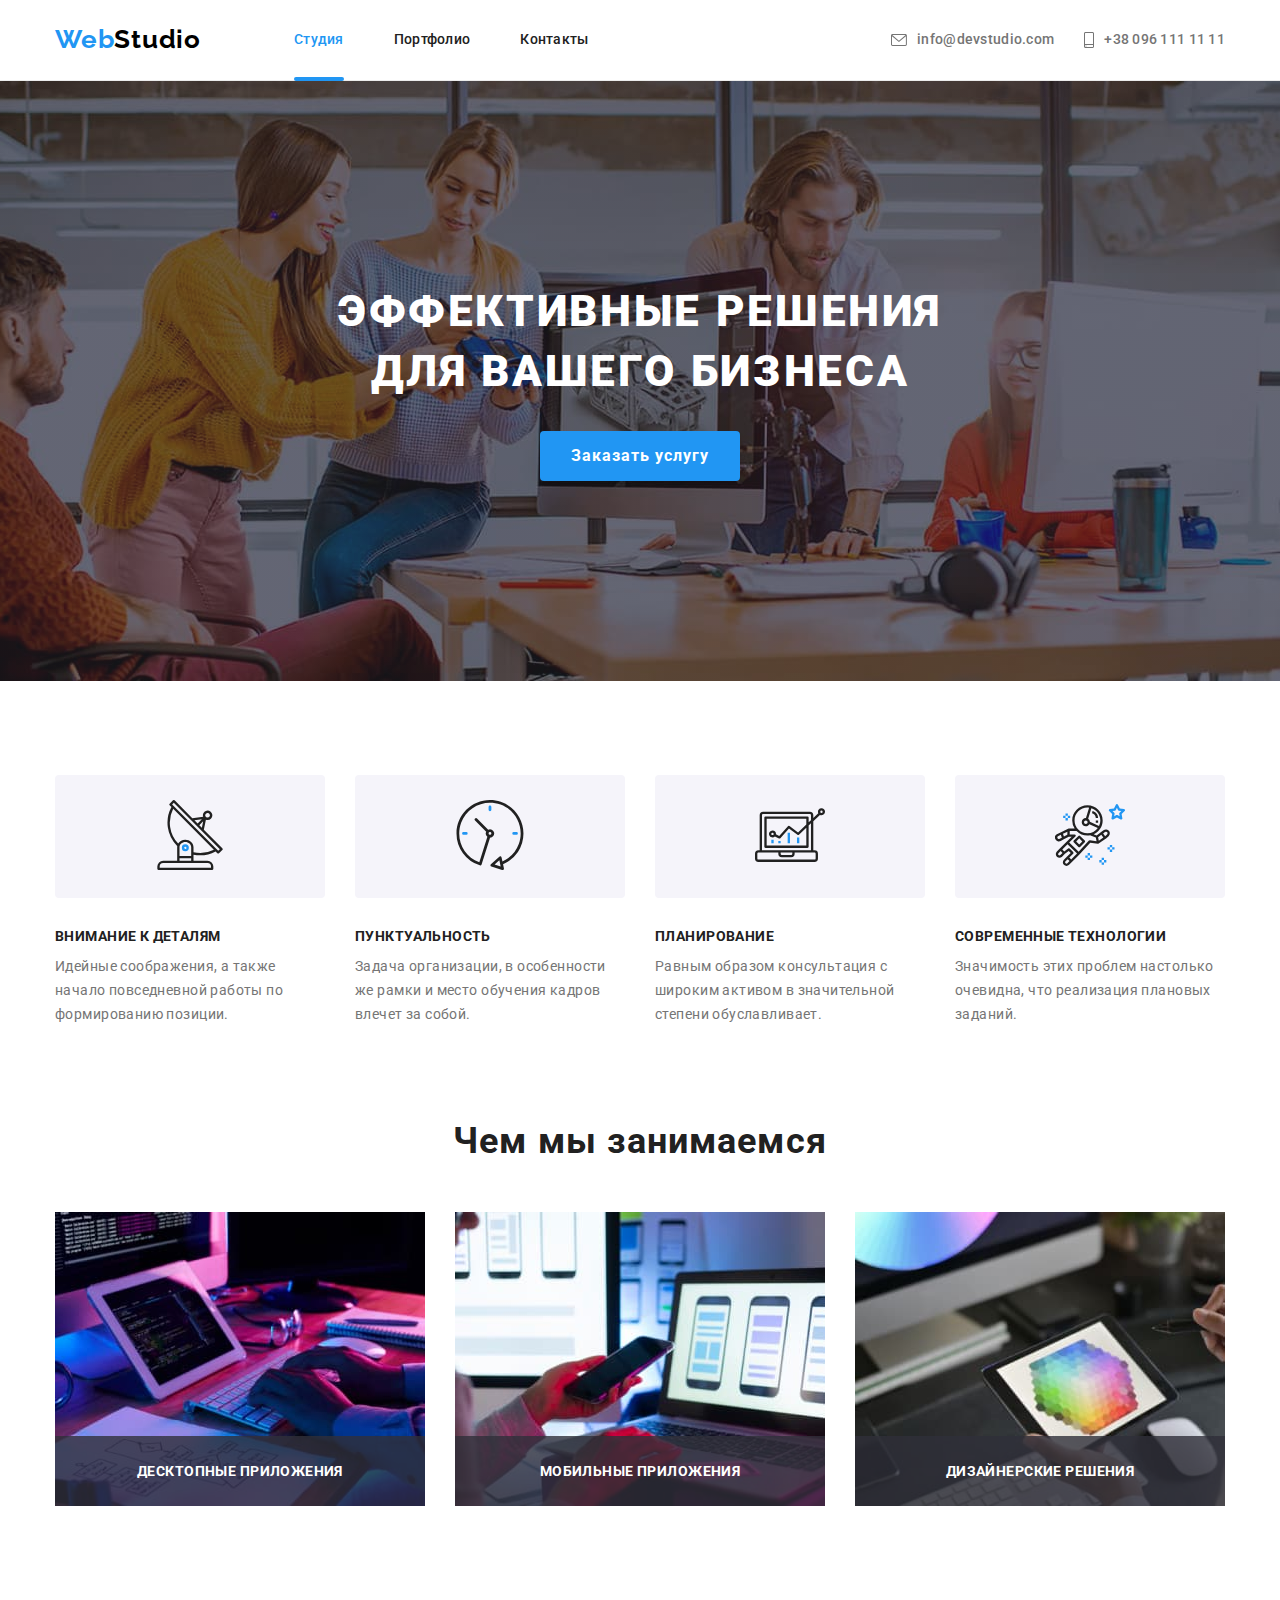
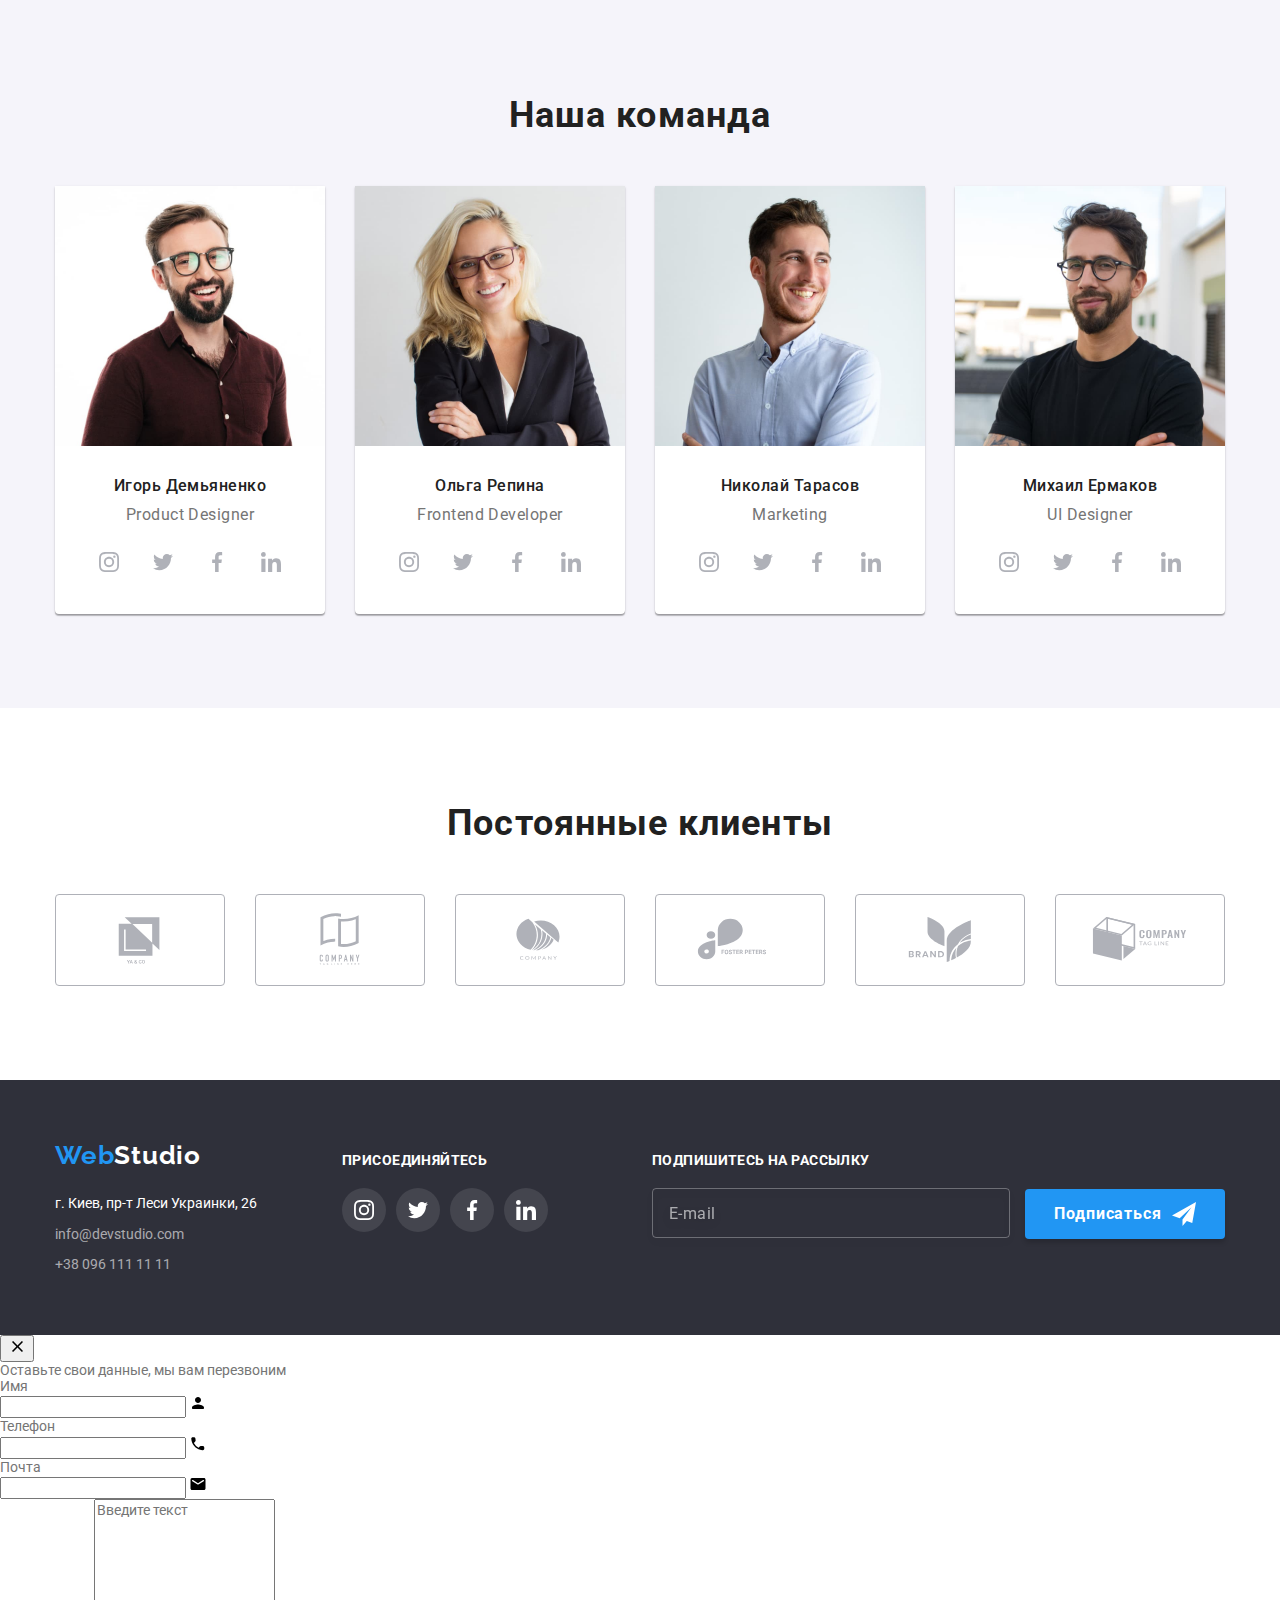
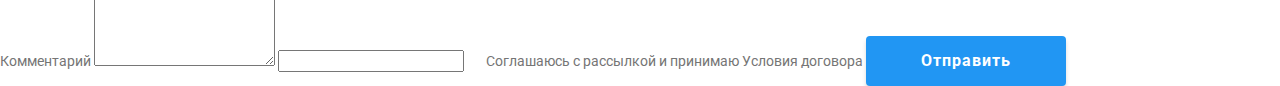
==== commit a40188d0: "add footer css" ====
--- a/index.html
+++ b/index.html
@@ -450,8 +450,8 @@
     </main>
 
     <footer class="footer">
-      <div class="container">
-        <div class="footer__wrapper">
+      <div class="container footer__wrapper">
+        <div>
           <a class="logo footer__logo" href="./index.html">
             Web<span class="logo__item">Studio</span>
           </a>
@@ -477,8 +477,8 @@
             </ul>
           </address>
         </div>
-        <div class="socnetworks">
-          <p class="socnetworks__label">присоединяйтесь</p>
+        <div class="footer__socials">
+          <p class="footer__label">присоединяйтесь</p>
           <ul class="socials">
             <li class="socials__item">
               <a class="socials__link socials__link--dark-theme" href="" aria-label="instagram">
@@ -510,17 +510,15 @@
             </li>
           </ul>
         </div>
-        <div class="subscription">
-          <p class="subscription__lable">Подпишитесь на рассылку</p>
-          <div class="subscription__form">
-            <input class="subscription__input" type="email" name="mail" placeholder="E-mail" />
-            <button class="subscription__btn btn" type="submit">
-              Подписаться
-              <svg class="btn__icon" width="24" height="24">
-                <use href="./images/icons.svg#icon-send"></use>
-              </svg>
-            </button>
-          </div>
+        <div class="footer__subscription">
+          <p class="footer__label">Подпишитесь на рассылку</p>
+          <input class="footer__input" type="email" name="mail" placeholder="E-mail" />
+          <button class="btn" type="submit">
+            Подписаться
+            <svg class="btn__icon" width="24" height="24">
+              <use href="./images/icons.svg#icon-send"></use>
+            </svg>
+          </button>
         </div>
       </div>
     </footer>
--- a/css/main.min.css
+++ b/css/main.min.css
@@ -1 +1 @@
-html{box-sizing:border-box}*{box-sizing:inherit}*::after,*::before{box-sizing:inherit}h1,h2,h3,h4,p{margin-top:0;margin-bottom:0}ul,ol{margin-top:0;margin-bottom:0;padding-left:0;list-style:none}body{font-family:"Roboto",sans-serif;color:#757575;font-size:14px}img{display:block;width:100%;height:auto}a{text-decoration:none;color:inherit}.container{margin-left:auto;margin-right:auto;width:1200px;padding-left:15px;padding-right:15px}.section{padding-top:94px;padding-bottom:94px}.visualy-hidden,input[type=checkbox]{position:absolute;width:1px;height:1px;margin:-1px;border:0;padding:0;white-space:nowrap;clip-path:inset(100%);clip:rect(0 0 0 0);overflow:hidden}.contacts__link,.navigation__link{padding-top:32px;padding-bottom:32px;font-weight:500;line-height:1.14;letter-spacing:.02em;transition:color 250ms cubic-bezier(0.4, 0, 0.2, 1)}.contacts__link:hover,.navigation__link:hover,.contacts__link:focus,.navigation__link:focus{color:#2196f3}.contacts__icon,.socials__icon{display:block;align-self:center;fill:currentColor}.staff__title,.services__title{margin-bottom:50px;color:#212121;font-size:36px;line-height:1.1666666667;text-align:center;letter-spacing:.03em}.logo{color:#2196f3;font-family:"Raleway",sans-serif;font-weight:700;font-size:26px;line-height:1.1923076923;letter-spacing:.03em}.header__logo{margin-right:93px}.footer__logo{display:inline-block;margin-bottom:20px}.header .logo__item{color:#000}.footer .logo__item{color:#fff}.btn{display:inline-flex;align-items:center;justify-content:center;padding:10px;min-width:200px;background-color:#2196f3;color:#fff;font-family:"Roboto";font-weight:700;font-size:16px;line-height:1.875;letter-spacing:.06em;cursor:pointer;border:none;border-radius:4px;box-shadow:0px 4px 4px rgba(0,0,0,.15)}.socials{display:flex;align-items:center;justify-content:center;gap:10px}.socials__link{display:inline-flex;align-items:center;justify-content:center;width:44px;height:44px;border-radius:50%}.socials__link--light-theme{color:#afb1b8;background-color:#fff;transition:color 250ms cubic-bezier(0.4, 0, 0.2, 1),background-color 250ms cubic-bezier(0.4, 0, 0.2, 1)}.socials__link--light-theme:hover,.socials__link--light-theme:focus{color:#fff;background-color:#2196f3}.socials__link--dark-theme{color:#fff;background-color:rgba(255,255,255,.1);transition:background-color 250ms cubic-bezier(0.4, 0, 0.2, 1)}.socials__link--dark-theme:hover,.socials__link--dark-theme:focus{background-color:#2196f3}.header{background-color:#fff;border-bottom:1px solid #ececec}.navigation,.header__container{display:flex;align-items:center;justify-content:center}.contacts{display:flex;align-items:center;justify-content:center;gap:30px;margin-left:auto}.navigation__list{display:flex;align-items:center;justify-content:center;gap:50px}.navigation__link{display:block;color:#212121}.contacts__link{display:flex}.contacts__icon{margin-right:10px}.navigation__link--current{position:relative;color:#2196f3}.navigation__link--current::after{content:"";position:absolute;left:0;bottom:-1px;width:100%;height:4px;background-color:#2196f3;border-radius:2px}.hero{padding-top:200px;padding-bottom:200px;min-height:600px;max-width:1600px;margin-left:auto;margin-right:auto;background-color:#c4c4c4;background-image:linear-gradient(to right, rgba(47, 48, 58, 0.4), rgba(47, 48, 58, 0.4)),url("../images/banner.jpg");background-position:center;background-repeat:no-repeat;background-size:cover;text-align:center}.hero__title{margin-bottom:30px;margin-left:auto;margin-right:auto;max-width:696px;color:#fff;font-weight:900;font-size:44px;line-height:1.3636363636;letter-spacing:.06em;text-transform:uppercase}.benefits{padding-bottom:0px;background-color:#fff}.benefits__list{display:flex;align-items:center;justify-content:center;gap:30px}.benefits__wrapper{margin-bottom:30px;padding:25px 100px;background-color:#f5f4fa;border-radius:4px}.benefits__title{color:#212121;font-size:inherit;line-height:1.1428571429;letter-spacing:.03em;text-transform:uppercase}.benefits__text{margin-top:10px;line-height:1.7142857143;letter-spacing:.03em}.services{background-color:#fff}.services__list{display:flex;align-items:center;justify-content:center;gap:30px}.services__item{position:relative}.services__subtitle{position:absolute;left:0;bottom:0;margin-top:0;padding-top:27px;padding-bottom:27px;width:100%;background-color:rgba(47,48,58,.8);color:#fff;text-align:center;font-size:inherit;line-height:1.1428571429;text-transform:uppercase;letter-spacing:.03em}.staff{background-color:#f5f4fa}.staff__list{display:flex;align-items:center;justify-content:center;gap:30px}.staff__item{box-shadow:0px 1px 3px rgba(0,0,0,.12),0px 1px 1px rgba(0,0,0,.14),0px 2px 1px rgba(0,0,0,.2);border-bottom-left-radius:4px;border-bottom-right-radius:4px;background-color:#fff}.staff__meta{padding:30px 10px;text-align:center}.staff__name{margin-bottom:10px;color:#212121;font-weight:500;font-size:16px;line-height:1.1875;letter-spacing:.03em}.staff__position{margin-bottom:16px;font-size:16px;line-height:1.1875;letter-spacing:.03em}/*# sourceMappingURL=main.min.css.map */+html{box-sizing:border-box}*{box-sizing:inherit}*::after,*::before{box-sizing:inherit}h1,h2,h3,h4,p{margin-top:0;margin-bottom:0}ul,ol{margin-top:0;margin-bottom:0;padding-left:0;list-style:none}body{font-family:"Roboto",sans-serif;color:#757575;font-size:14px}img{display:block;width:100%;height:auto}a{text-decoration:none;color:inherit}address{font-style:normal}.container{margin-left:auto;margin-right:auto;width:1200px;padding-left:15px;padding-right:15px}.section{padding-top:94px;padding-bottom:94px}.visualy-hidden,input[type=checkbox]{position:absolute;width:1px;height:1px;margin:-1px;border:0;padding:0;white-space:nowrap;clip-path:inset(100%);clip:rect(0 0 0 0);overflow:hidden}.contacts__link,.navigation__link{padding-top:32px;padding-bottom:32px;font-weight:500;line-height:1.14;letter-spacing:.02em;transition:color 250ms cubic-bezier(0.4, 0, 0.2, 1)}.contacts__link:hover,.navigation__link:hover,.contacts__link:focus,.navigation__link:focus{color:#2196f3}.clients__icon,.contacts__icon,.socials__icon,.btn__icon{display:block;align-self:center;fill:currentColor}.clients__title,.staff__title,.services__title{margin-bottom:50px;color:#212121;font-size:36px;line-height:1.1666666667;letter-spacing:.03em;text-align:center}.logo{color:#2196f3;font-family:"Raleway",sans-serif;font-weight:700;font-size:26px;line-height:1.1923076923;letter-spacing:.03em}.header__logo{margin-right:93px}.footer__logo{display:inline-block;margin-bottom:20px}.header .logo__item{color:#000}.footer .logo__item{color:#fff}.btn{display:inline-flex;align-items:center;justify-content:center;padding:10px;min-width:200px;background-color:#2196f3;font-family:"Roboto";color:#fff;font-size:16px;line-height:1.875;letter-spacing:.06em;font-weight:700;cursor:pointer;border:none;border-radius:4px;box-shadow:0px 4px 4px rgba(0,0,0,.15)}.btn__icon{margin-left:10px}.socials{display:flex;align-items:center;justify-content:center;gap:10px}.socials__link{display:inline-flex;align-items:center;justify-content:center;width:44px;height:44px;border-radius:50%}.socials__link--light-theme{color:#afb1b8;background-color:#fff;transition:color 250ms cubic-bezier(0.4, 0, 0.2, 1),background-color 250ms cubic-bezier(0.4, 0, 0.2, 1)}.socials__link--light-theme:hover,.socials__link--light-theme:focus{color:#fff;background-color:#2196f3}.socials__link--dark-theme{color:#fff;background-color:rgba(255,255,255,.1);transition:background-color 250ms cubic-bezier(0.4, 0, 0.2, 1)}.socials__link--dark-theme:hover,.socials__link--dark-theme:focus{background-color:#2196f3}.contacts-info__item+.contacts-info__item{margin-top:9px}.contacts-info__map{color:#fff;line-height:1.7142857143}.contacts-info__link{color:rgba(255,255,255,.6);line-height:1.5;transition:color 250ms cubic-bezier(0.4, 0, 0.2, 1)}.contacts-info__link:hover,.contacts-info__link:focus{color:#2196f3}.header{background-color:#fff;border-bottom:1px solid #ececec}.navigation,.header__container{display:flex;align-items:center;justify-content:center}.contacts{display:flex;align-items:center;justify-content:center;gap:30px;margin-left:auto}.navigation__list{display:flex;align-items:center;justify-content:center;gap:50px}.navigation__link{display:block;color:#212121}.contacts__link{display:flex}.contacts__icon{margin-right:10px}.navigation__link--current{position:relative;color:#2196f3}.navigation__link--current::after{content:"";position:absolute;left:0;bottom:-1px;width:100%;height:4px;background-color:#2196f3;border-radius:2px}.hero{padding-top:200px;padding-bottom:200px;min-height:600px;max-width:1600px;margin-left:auto;margin-right:auto;background-color:#c4c4c4;background-image:linear-gradient(to right, rgba(47, 48, 58, 0.4), rgba(47, 48, 58, 0.4)),url("../images/banner.jpg");background-position:center;background-repeat:no-repeat;background-size:cover;text-align:center}.hero__title{margin-bottom:30px;margin-left:auto;margin-right:auto;max-width:696px;color:#fff;font-size:44px;line-height:1.3636363636;letter-spacing:.06em;font-weight:900;text-transform:uppercase}.benefits{padding-bottom:0px;background-color:#fff}.benefits__list{display:flex;align-items:center;justify-content:center;gap:30px}.benefits__wrapper{margin-bottom:30px;padding:25px 100px;background-color:#f5f4fa;border-radius:4px}.benefits__title{color:#212121;font-size:inherit;line-height:1.1428571429;letter-spacing:.03em;text-transform:uppercase}.benefits__text{margin-top:10px;line-height:1.7142857143;letter-spacing:.03em}.services{background-color:#fff}.services__list{display:flex;align-items:center;justify-content:center;gap:30px}.services__item{position:relative}.services__subtitle{position:absolute;left:0;bottom:0;margin-top:0;padding-top:27px;padding-bottom:27px;width:100%;background-color:rgba(47,48,58,.8);color:#fff;font-size:inherit;line-height:1.1428571429;letter-spacing:.03em;text-align:center;text-transform:uppercase}.staff{background-color:#f5f4fa}.staff__list{display:flex;align-items:center;justify-content:center;gap:30px}.staff__item{box-shadow:0px 1px 3px rgba(0,0,0,.12),0px 1px 1px rgba(0,0,0,.14),0px 2px 1px rgba(0,0,0,.2);border-bottom-left-radius:4px;border-bottom-right-radius:4px;background-color:#fff}.staff__meta{padding:30px 10px;text-align:center}.staff__name{margin-bottom:10px;color:#212121;font-size:16px;line-height:1.1875;letter-spacing:.03em;font-weight:500}.staff__position{margin-bottom:16px;font-size:16px;line-height:1.1875;letter-spacing:.03em}.clients{background-color:#fff}.clients__list{display:flex;align-items:center;justify-content:center;gap:30px}.clients__item{width:170px;height:92px}.clients__link{display:flex;align-items:center;justify-content:center;width:100%;height:100%;color:#afb1b8;border:1px solid #afb1b8;border-radius:4px;transition:color 250ms cubic-bezier(0.4, 0, 0.2, 1),border-color 250ms cubic-bezier(0.4, 0, 0.2, 1)}.clients__link:hover,.clients__link:focus{color:#2196f3;border:1px solid #2196f3}.footer{background-color:#2f303a;padding-top:60px;padding-bottom:60px}.footer__wrapper{display:flex;align-items:center;justify-content:center}.footer__socials{margin-left:85px;align-self:start;padding-top:12px}.footer__label{margin-bottom:20px;font-weight:700;color:#fff;font-size:inherit;line-height:1.1428571429;letter-spacing:.03em;text-transform:uppercase}.footer__subscription{margin-left:auto;align-self:start;padding-top:12px}.footer__input{display:inline-flex;margin-right:12px;padding-left:16px;width:358px;height:50px;background-color:inherit;color:rgba(255,255,255,.6);font-size:16px;line-height:1.25;letter-spacing:.03em;border:1px solid rgba(255,255,255,.3);border-radius:4px;filter:drop-shadow(0px 4px 4px rgba(0, 0, 0, 0.15))}.footer__input::placeholder{color:rgba(255,255,255,.6);font-size:16px;line-height:1.25;letter-spacing:.03em}/*# sourceMappingURL=main.min.css.map */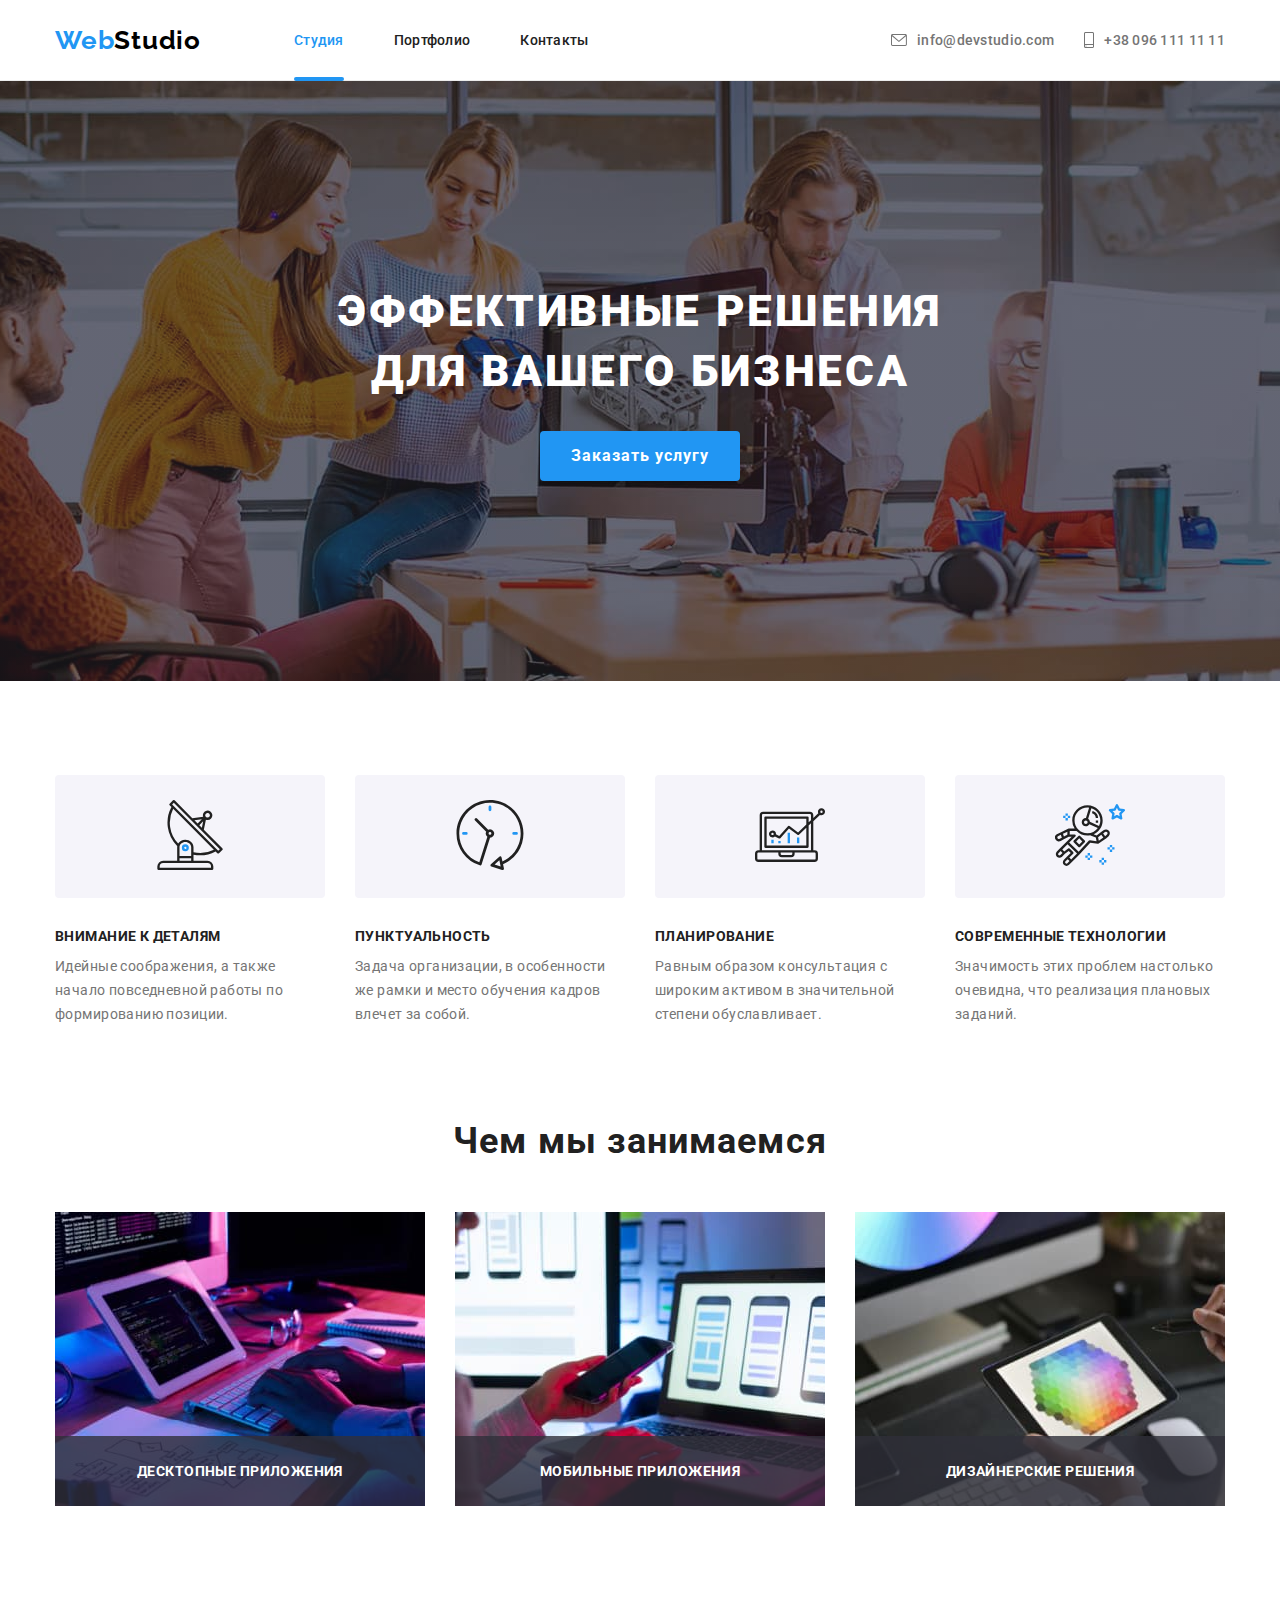
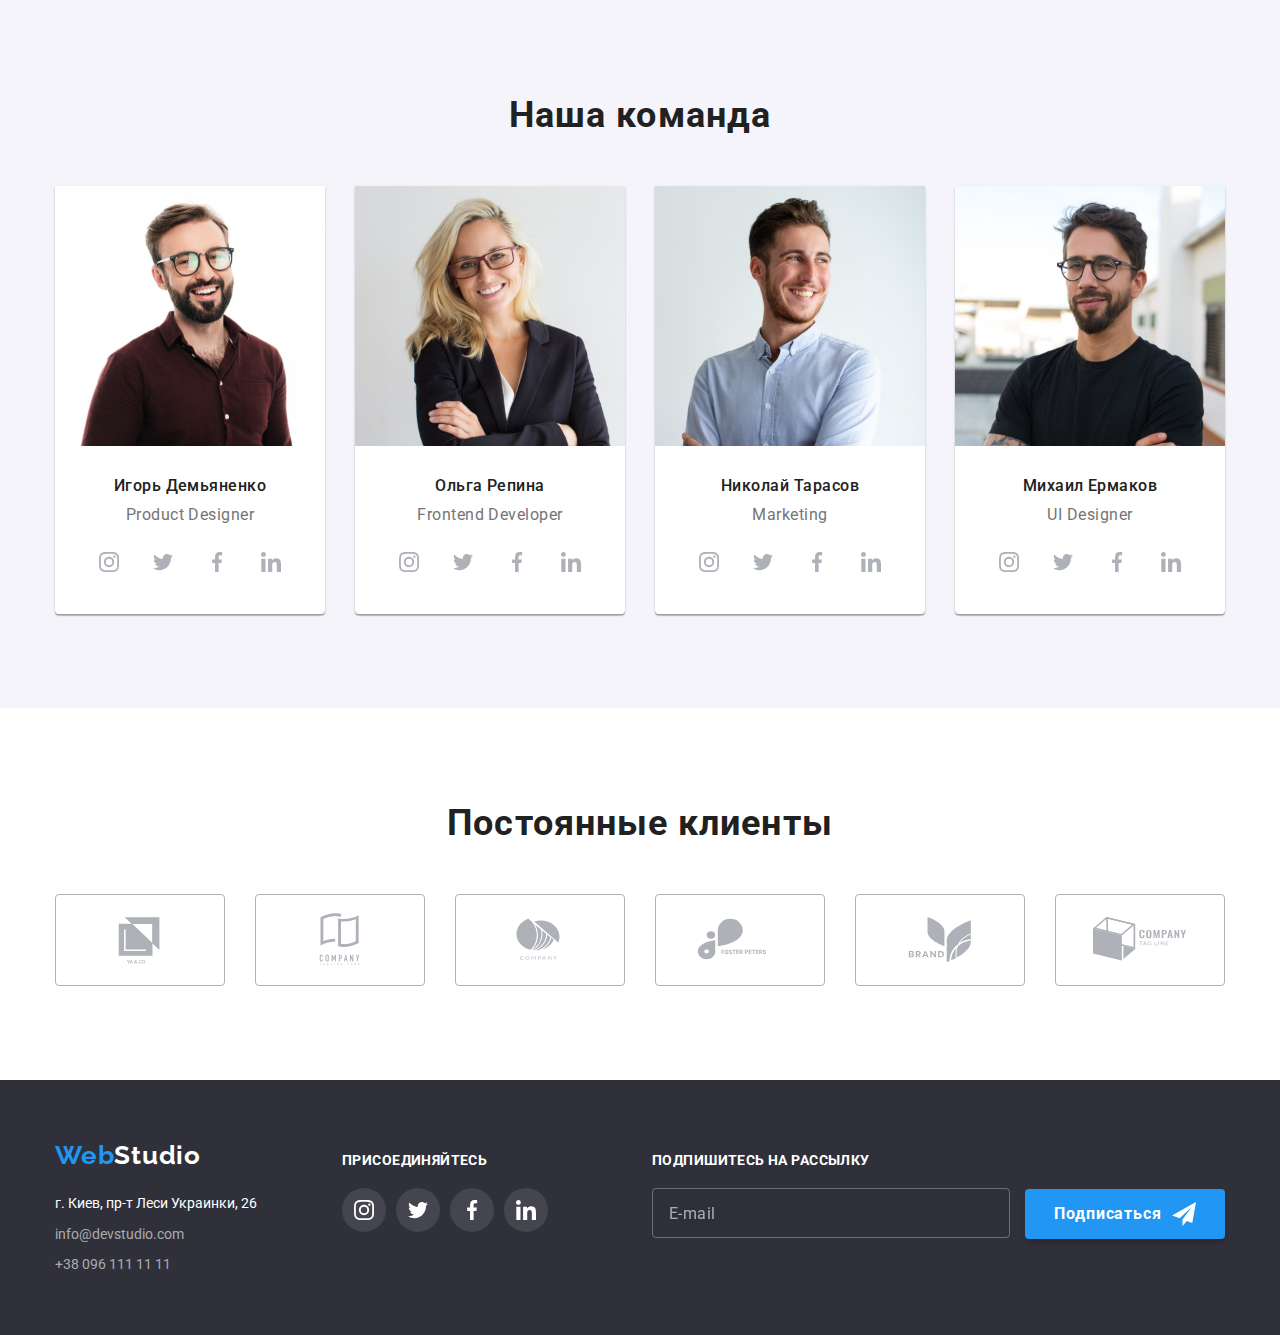
==== commit 18b7f572: "add modal css" ====
--- a/index.html
+++ b/index.html
@@ -66,7 +66,7 @@
 
       <section class="benefits section">
         <div class="container">
-          <h2 class="visualy-hidden">Наши преимущества</h2>
+          <h2 class="visually-hidden">Наши преимущества</h2>
           <ul class="benefits__list">
             <li class="benefits__item">
               <div class="benefits__wrapper">
@@ -523,9 +523,9 @@
       </div>
     </footer>
 
-    <div class="backdrop is-hidden" data-modal>
+    <div class="backdrop backdrop--is-hidden" data-modal>
       <div class="modal">
-        <button class="close-btn" type="button" data-modal-close>
+        <button class="close-btn modal__close-btn" type="button" data-modal-close>
           <svg class="close-btn__icon" width="18" height="18">
             <use href="./images/icons.svg#icon-close"></use>
           </svg>
@@ -562,7 +562,7 @@
             placeholder="Введите текст"
           ></textarea>
           <label class="agreement">
-            <input type="agreement__checkbox" />
+            <input class="agreement__checkbox visually-hidden" type="checkbox" />
             <svg class="agreement__icon" width="16" height="15">
               <use href="./images/icons.svg#icon-check"></use>
             </svg>
--- a/css/main.min.css
+++ b/css/main.min.css
@@ -1 +1 @@
-html{box-sizing:border-box}*{box-sizing:inherit}*::after,*::before{box-sizing:inherit}h1,h2,h3,h4,p{margin-top:0;margin-bottom:0}ul,ol{margin-top:0;margin-bottom:0;padding-left:0;list-style:none}body{font-family:"Roboto",sans-serif;color:#757575;font-size:14px}img{display:block;width:100%;height:auto}a{text-decoration:none;color:inherit}address{font-style:normal}.container{margin-left:auto;margin-right:auto;width:1200px;padding-left:15px;padding-right:15px}.section{padding-top:94px;padding-bottom:94px}.visualy-hidden,input[type=checkbox]{position:absolute;width:1px;height:1px;margin:-1px;border:0;padding:0;white-space:nowrap;clip-path:inset(100%);clip:rect(0 0 0 0);overflow:hidden}.contacts__link,.navigation__link{padding-top:32px;padding-bottom:32px;font-weight:500;line-height:1.14;letter-spacing:.02em;transition:color 250ms cubic-bezier(0.4, 0, 0.2, 1)}.contacts__link:hover,.navigation__link:hover,.contacts__link:focus,.navigation__link:focus{color:#2196f3}.clients__icon,.contacts__icon,.socials__icon,.btn__icon{display:block;align-self:center;fill:currentColor}.clients__title,.staff__title,.services__title{margin-bottom:50px;color:#212121;font-size:36px;line-height:1.1666666667;letter-spacing:.03em;text-align:center}.logo{color:#2196f3;font-family:"Raleway",sans-serif;font-weight:700;font-size:26px;line-height:1.1923076923;letter-spacing:.03em}.header__logo{margin-right:93px}.footer__logo{display:inline-block;margin-bottom:20px}.header .logo__item{color:#000}.footer .logo__item{color:#fff}.btn{display:inline-flex;align-items:center;justify-content:center;padding:10px;min-width:200px;background-color:#2196f3;font-family:"Roboto";color:#fff;font-size:16px;line-height:1.875;letter-spacing:.06em;font-weight:700;cursor:pointer;border:none;border-radius:4px;box-shadow:0px 4px 4px rgba(0,0,0,.15)}.btn__icon{margin-left:10px}.socials{display:flex;align-items:center;justify-content:center;gap:10px}.socials__link{display:inline-flex;align-items:center;justify-content:center;width:44px;height:44px;border-radius:50%}.socials__link--light-theme{color:#afb1b8;background-color:#fff;transition:color 250ms cubic-bezier(0.4, 0, 0.2, 1),background-color 250ms cubic-bezier(0.4, 0, 0.2, 1)}.socials__link--light-theme:hover,.socials__link--light-theme:focus{color:#fff;background-color:#2196f3}.socials__link--dark-theme{color:#fff;background-color:rgba(255,255,255,.1);transition:background-color 250ms cubic-bezier(0.4, 0, 0.2, 1)}.socials__link--dark-theme:hover,.socials__link--dark-theme:focus{background-color:#2196f3}.contacts-info__item+.contacts-info__item{margin-top:9px}.contacts-info__map{color:#fff;line-height:1.7142857143}.contacts-info__link{color:rgba(255,255,255,.6);line-height:1.5;transition:color 250ms cubic-bezier(0.4, 0, 0.2, 1)}.contacts-info__link:hover,.contacts-info__link:focus{color:#2196f3}.header{background-color:#fff;border-bottom:1px solid #ececec}.navigation,.header__container{display:flex;align-items:center;justify-content:center}.contacts{display:flex;align-items:center;justify-content:center;gap:30px;margin-left:auto}.navigation__list{display:flex;align-items:center;justify-content:center;gap:50px}.navigation__link{display:block;color:#212121}.contacts__link{display:flex}.contacts__icon{margin-right:10px}.navigation__link--current{position:relative;color:#2196f3}.navigation__link--current::after{content:"";position:absolute;left:0;bottom:-1px;width:100%;height:4px;background-color:#2196f3;border-radius:2px}.hero{padding-top:200px;padding-bottom:200px;min-height:600px;max-width:1600px;margin-left:auto;margin-right:auto;background-color:#c4c4c4;background-image:linear-gradient(to right, rgba(47, 48, 58, 0.4), rgba(47, 48, 58, 0.4)),url("../images/banner.jpg");background-position:center;background-repeat:no-repeat;background-size:cover;text-align:center}.hero__title{margin-bottom:30px;margin-left:auto;margin-right:auto;max-width:696px;color:#fff;font-size:44px;line-height:1.3636363636;letter-spacing:.06em;font-weight:900;text-transform:uppercase}.benefits{padding-bottom:0px;background-color:#fff}.benefits__list{display:flex;align-items:center;justify-content:center;gap:30px}.benefits__wrapper{margin-bottom:30px;padding:25px 100px;background-color:#f5f4fa;border-radius:4px}.benefits__title{color:#212121;font-size:inherit;line-height:1.1428571429;letter-spacing:.03em;text-transform:uppercase}.benefits__text{margin-top:10px;line-height:1.7142857143;letter-spacing:.03em}.services{background-color:#fff}.services__list{display:flex;align-items:center;justify-content:center;gap:30px}.services__item{position:relative}.services__subtitle{position:absolute;left:0;bottom:0;margin-top:0;padding-top:27px;padding-bottom:27px;width:100%;background-color:rgba(47,48,58,.8);color:#fff;font-size:inherit;line-height:1.1428571429;letter-spacing:.03em;text-align:center;text-transform:uppercase}.staff{background-color:#f5f4fa}.staff__list{display:flex;align-items:center;justify-content:center;gap:30px}.staff__item{box-shadow:0px 1px 3px rgba(0,0,0,.12),0px 1px 1px rgba(0,0,0,.14),0px 2px 1px rgba(0,0,0,.2);border-bottom-left-radius:4px;border-bottom-right-radius:4px;background-color:#fff}.staff__meta{padding:30px 10px;text-align:center}.staff__name{margin-bottom:10px;color:#212121;font-size:16px;line-height:1.1875;letter-spacing:.03em;font-weight:500}.staff__position{margin-bottom:16px;font-size:16px;line-height:1.1875;letter-spacing:.03em}.clients{background-color:#fff}.clients__list{display:flex;align-items:center;justify-content:center;gap:30px}.clients__item{width:170px;height:92px}.clients__link{display:flex;align-items:center;justify-content:center;width:100%;height:100%;color:#afb1b8;border:1px solid #afb1b8;border-radius:4px;transition:color 250ms cubic-bezier(0.4, 0, 0.2, 1),border-color 250ms cubic-bezier(0.4, 0, 0.2, 1)}.clients__link:hover,.clients__link:focus{color:#2196f3;border:1px solid #2196f3}.footer{background-color:#2f303a;padding-top:60px;padding-bottom:60px}.footer__wrapper{display:flex;align-items:center;justify-content:center}.footer__socials{margin-left:85px;align-self:start;padding-top:12px}.footer__label{margin-bottom:20px;font-weight:700;color:#fff;font-size:inherit;line-height:1.1428571429;letter-spacing:.03em;text-transform:uppercase}.footer__subscription{margin-left:auto;align-self:start;padding-top:12px}.footer__input{display:inline-flex;margin-right:12px;padding-left:16px;width:358px;height:50px;background-color:inherit;color:rgba(255,255,255,.6);font-size:16px;line-height:1.25;letter-spacing:.03em;border:1px solid rgba(255,255,255,.3);border-radius:4px;filter:drop-shadow(0px 4px 4px rgba(0, 0, 0, 0.15))}.footer__input::placeholder{color:rgba(255,255,255,.6);font-size:16px;line-height:1.25;letter-spacing:.03em}/*# sourceMappingURL=main.min.css.map */+html{box-sizing:border-box}*{box-sizing:inherit}*::after,*::before{box-sizing:inherit}h1,h2,h3,h4,p{margin-top:0;margin-bottom:0}ul,ol{margin-top:0;margin-bottom:0;padding-left:0;list-style:none}body{font-family:"Roboto",sans-serif;color:#757575;font-size:14px}img{display:block;width:100%;height:auto}a{text-decoration:none;color:inherit}address{font-style:normal}.container{margin-left:auto;margin-right:auto;width:1200px;padding-left:15px;padding-right:15px}.section{padding-top:94px;padding-bottom:94px}.visually-hidden{position:absolute;width:1px;height:1px;margin:-1px;border:0;padding:0;white-space:nowrap;clip-path:inset(100%);clip:rect(0 0 0 0);overflow:hidden}.contacts__link,.navigation__link{padding-top:32px;padding-bottom:32px;font-weight:500;line-height:1.1428571429;letter-spacing:.02em;transition:color 250ms cubic-bezier(0.4, 0, 0.2, 1)}.contacts__link:hover,.navigation__link:hover,.contacts__link:focus,.navigation__link:focus{color:#2196f3}.form__icon,.agreement__icon,.clients__icon,.contacts__icon,.socials__icon,.close-btn__icon,.btn__icon{display:block;align-self:center;fill:currentColor}.clients__title,.staff__title,.services__title{margin-bottom:50px;color:#212121;font-size:36px;line-height:1.1666666667;letter-spacing:.03em;text-align:center}.logo{color:#2196f3;font-family:"Raleway",sans-serif;font-weight:700;font-size:26px;line-height:1.1923076923;letter-spacing:.03em}.header__logo{margin-right:93px}.footer__logo{display:inline-block;margin-bottom:20px}.header .logo__item{color:#000}.footer .logo__item{color:#fff}.btn{display:inline-flex;align-items:center;justify-content:center;padding:10px;min-width:200px;background-color:#2196f3;font-family:inherit;color:#fff;font-size:16px;line-height:1.875;letter-spacing:.06em;font-weight:700;cursor:pointer;border:none;border-radius:4px;box-shadow:0px 4px 4px rgba(0,0,0,.15)}.btn__icon{margin-left:10px}.filter__btn{display:block;padding:6px 22px;background-color:#f5f4fa;color:#212121;font-size:16px;line-height:1.625;letter-spacing:.03em;font-weight:500;cursor:pointer;border:none;border-radius:4px;transition:color 250ms cubic-bezier(0.4, 0, 0.2, 1),background-color 250ms cubic-bezier(0.4, 0, 0.2, 1),box-shadow 250ms cubic-bezier(0.4, 0, 0.2, 1)}.filter__btn--active,.filter__btn:hover,.filter__btn:focus{background-color:#2196f3;color:#fff;box-shadow:0px 3px 1px rgba(0,0,0,.1),0px 1px 2px rgba(0,0,0,.08),0px 2px 2px rgba(0,0,0,.12)}.close-btn{display:block;padding:6px;border:1px solid rgba(0,0,0,.1);border-radius:50%;background-color:#fff;color:#000;cursor:pointer;transition:color 250ms cubic-bezier(0.4, 0, 0.2, 1)}.close-btn:hover,.close-btn:focus{color:#2196f3}.socials{display:flex;align-items:center;justify-content:center;gap:10px}.socials__link{display:inline-flex;align-items:center;justify-content:center;width:44px;height:44px;border-radius:50%}.socials__link--light-theme{color:#afb1b8;background-color:#fff;transition:color 250ms cubic-bezier(0.4, 0, 0.2, 1),background-color 250ms cubic-bezier(0.4, 0, 0.2, 1)}.socials__link--light-theme:hover,.socials__link--light-theme:focus{color:#fff;background-color:#2196f3}.socials__link--dark-theme{color:#fff;background-color:rgba(255,255,255,.1);transition:background-color 250ms cubic-bezier(0.4, 0, 0.2, 1)}.socials__link--dark-theme:hover,.socials__link--dark-theme:focus{background-color:#2196f3}.contacts-info__item+.contacts-info__item{margin-top:9px}.contacts-info__map{color:#fff;line-height:1.7142857143}.contacts-info__link{color:rgba(255,255,255,.6);line-height:1.5;transition:color 250ms cubic-bezier(0.4, 0, 0.2, 1)}.contacts-info__link:hover,.contacts-info__link:focus{color:#2196f3}.header{background-color:#fff;border-bottom:1px solid #ececec}.navigation,.header__container{display:flex;align-items:center;justify-content:center}.contacts{display:flex;align-items:center;justify-content:center;gap:30px;margin-left:auto}.navigation__list{display:flex;align-items:center;justify-content:center;gap:50px}.navigation__link{display:block;color:#212121}.contacts__link{display:flex}.contacts__icon{margin-right:10px}.navigation__link--current{position:relative;color:#2196f3}.navigation__link--current::after{content:"";position:absolute;left:0;bottom:-1px;width:100%;height:4px;background-color:#2196f3;border-radius:2px}.hero{padding-top:200px;padding-bottom:200px;min-height:600px;max-width:1600px;margin-left:auto;margin-right:auto;background-color:#c4c4c4;background-image:linear-gradient(to right, rgba(47, 48, 58, 0.4), rgba(47, 48, 58, 0.4)),url("../images/banner.jpg");background-position:center;background-repeat:no-repeat;background-size:cover;text-align:center}.hero__title{margin-bottom:30px;margin-left:auto;margin-right:auto;max-width:696px;color:#fff;font-size:44px;line-height:1.3636363636;letter-spacing:.06em;font-weight:900;text-transform:uppercase}.benefits{padding-bottom:0px;background-color:#fff}.benefits__list{display:flex;align-items:center;justify-content:center;gap:30px}.benefits__wrapper{margin-bottom:30px;padding:25px 100px;background-color:#f5f4fa;border-radius:4px}.benefits__title{color:#212121;font-size:inherit;line-height:1.1428571429;letter-spacing:.03em;text-transform:uppercase}.benefits__text{margin-top:10px;line-height:1.7142857143;letter-spacing:.03em}.services{background-color:#fff}.services__list{display:flex;align-items:center;justify-content:center;gap:30px}.services__item{position:relative}.services__subtitle{position:absolute;left:0;bottom:0;margin-top:0;padding-top:27px;padding-bottom:27px;width:100%;background-color:rgba(47,48,58,.8);color:#fff;font-size:inherit;line-height:1.1428571429;letter-spacing:.03em;text-align:center;text-transform:uppercase}.staff{background-color:#f5f4fa}.staff__list{display:flex;align-items:center;justify-content:center;gap:30px}.staff__item{box-shadow:0px 1px 3px rgba(0,0,0,.12),0px 1px 1px rgba(0,0,0,.14),0px 2px 1px rgba(0,0,0,.2);border-bottom-left-radius:4px;border-bottom-right-radius:4px;background-color:#fff}.staff__meta{padding:30px 10px;text-align:center}.staff__name{margin-bottom:10px;color:#212121;font-size:16px;line-height:1.1875;letter-spacing:.03em;font-weight:500}.staff__position{margin-bottom:16px;font-size:16px;line-height:1.1875;letter-spacing:.03em}.clients{background-color:#fff}.clients__list{display:flex;align-items:center;justify-content:center;gap:30px}.clients__item{width:170px;height:92px}.clients__link{display:flex;align-items:center;justify-content:center;width:100%;height:100%;color:#afb1b8;border:1px solid #afb1b8;border-radius:4px;transition:color 250ms cubic-bezier(0.4, 0, 0.2, 1),border-color 250ms cubic-bezier(0.4, 0, 0.2, 1)}.clients__link:hover,.clients__link:focus{color:#2196f3;border:1px solid #2196f3}.footer{background-color:#2f303a;padding-top:60px;padding-bottom:60px}.footer__wrapper{display:flex;align-items:center;justify-content:center}.footer__socials{margin-left:85px;align-self:start;padding-top:12px}.footer__label{margin-bottom:20px;font-weight:700;color:#fff;font-size:inherit;line-height:1.1428571429;letter-spacing:.03em;text-transform:uppercase}.footer__subscription{margin-left:auto;align-self:start;padding-top:12px}.footer__input{display:inline-flex;margin-right:12px;padding-left:16px;width:358px;height:50px;background-color:inherit;color:rgba(255,255,255,.6);font-size:16px;line-height:1.25;letter-spacing:.03em;border:1px solid rgba(255,255,255,.3);border-radius:4px;filter:drop-shadow(0px 4px 4px rgba(0, 0, 0, 0.15))}.footer__input::placeholder{color:rgba(255,255,255,.6);font-size:16px;line-height:1.25;letter-spacing:.03em}.portfolio{background-color:#fff}.filter{display:flex;align-items:center;justify-content:center;gap:8px;margin-bottom:50px}.project{display:flex;align-items:center;justify-content:center;flex-wrap:wrap;gap:30px}.project__item{transition:box-shadow 250ms cubic-bezier(0.4, 0, 0.2, 1)}.project__item:hover,.project__item:focus{box-shadow:0px 1px 1px rgba(0,0,0,.12),0px 4px 4px rgba(0,0,0,.06),1px 4px 6px rgba(0,0,0,.16)}.project__wrapper{position:relative;overflow:hidden}.project__overlay{position:absolute;left:0;bottom:0;margin-top:0;margin-bottom:0;padding:63px 24px;width:100%;height:100%;background-color:rgba(33,150,243,.9);color:#fff;font-size:18px;line-height:1.5555555556;letter-spacing:.03em;transform:translateY(100%);opacity:0;transition:transform 250ms cubic-bezier(0.4, 0, 0.2, 1),opacity 250ms cubic-bezier(0.4, 0, 0.2, 1)}.project__item:hover .project__overlay,.project__item:focus .project__overlay{transform:translateY(0);opacity:1}.project__meta{padding:20px 24px;border-left:1px solid #eee;border-right:1px solid #eee;border-bottom:1px solid #eee}.project__title{color:#212121;font-size:18px;line-height:2;letter-spacing:.06em}.project__type{margin-top:4px;color:#757575;font-size:16px;line-height:1.875;letter-spacing:.03em}.backdrop{position:fixed;top:0;left:0;width:100vw;height:100vh;background-color:rgba(0,0,0,.2);opacity:1;transition:opacity 250ms cubic-bezier(0.4, 0, 0.2, 1),visibility 250ms cubic-bezier(0.4, 0, 0.2, 1)}.backdrop--is-hidden{opacity:0;visibility:hidden;pointer-events:none}.modal{position:absolute;top:50%;left:50%;transform:translate(-50%, -50%) scale(1);min-width:528px;min-height:581px;padding:40px;background-color:#fff;box-shadow:0px 1px 3px rgba(0,0,0,.12),0px 1px 1px rgba(0,0,0,.14),0px 2px 1px rgba(0,0,0,.2);border-radius:4px;transition:transform 250ms cubic-bezier(0.4, 0, 0.2, 1)}.backdrop--is-hidden .modal{transform:translate(-50%, -50%) scale(0.7)}.modal__close-btn{position:absolute;top:8px;right:8px}.modal__text{margin-bottom:12px;color:#212121;font-size:20px;line-height:1.15;letter-spacing:.03em;font-weight:700;text-align:center}.agreement{display:flex;align-items:center;margin-bottom:30px;padding-left:12px}.agreement__icon{margin-right:8px;border:2px solid #212121;border-radius:2px;background-color:#fff}.agreement__checkbox:checked+.agreement__icon{background-color:#2196f3;border-color:#2196f3}.agreement__link{color:#2196f3;text-decoration:underline}.submit-btn{display:block;margin:0 auto;transition:background-color 250ms cubic-bezier(0.4, 0, 0.2, 1)}.submit-btn:hover,.submit-btn:focus{background-color:#188ce8}.form__label{display:inline-block;margin-bottom:4px;font-size:12px;line-height:1.17;letter-spacing:.01em}.form__field{position:relative;margin-bottom:10px;color:#212121;transition:color 250ms cubic-bezier(0.4, 0, 0.2, 1)}.form__field:focus-within{color:#2196f3}.form__input{padding-left:42px;width:100%;height:40px;border:1px solid rgba(33,33,33,.2);border-radius:4px;transition:border-color 250ms cubic-bezier(0.4, 0, 0.2, 1)}.form__input:focus{border-color:#2196f3;outline:none}.form__icon{position:absolute;top:11px;left:12px}.form__comment{display:block;margin-bottom:20px;padding:12px 16px;width:448px;height:120px;resize:none;border:1px solid rgba(33,33,33,.2);border-radius:4px;outline:none;transition:border-color 250ms cubic-bezier(0.4, 0, 0.2, 1)}.form__comment::placeholder{color:rgba(117,117,117,.5);font-size:12px;line-height:1.17;letter-spacing:.01em}.form__comment:focus{border-color:#2196f3;outline:none}/*# sourceMappingURL=main.min.css.map */